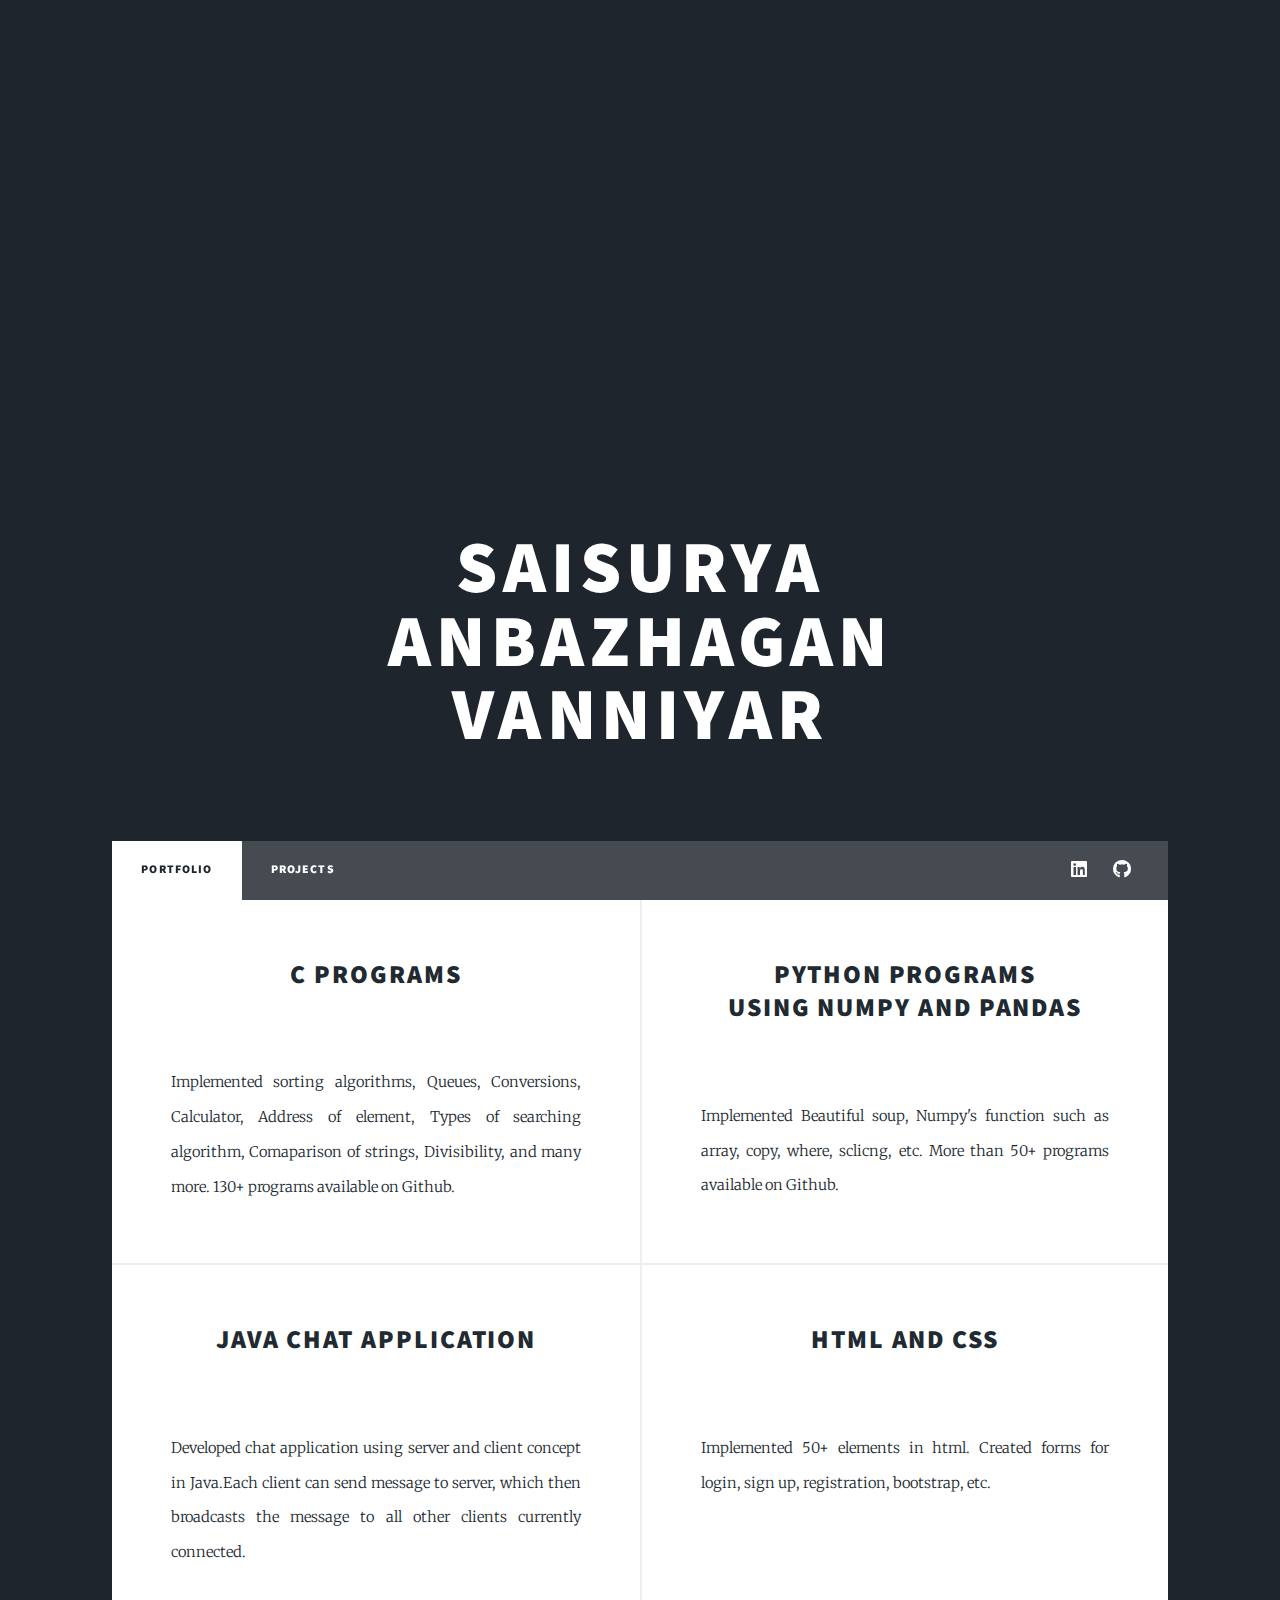
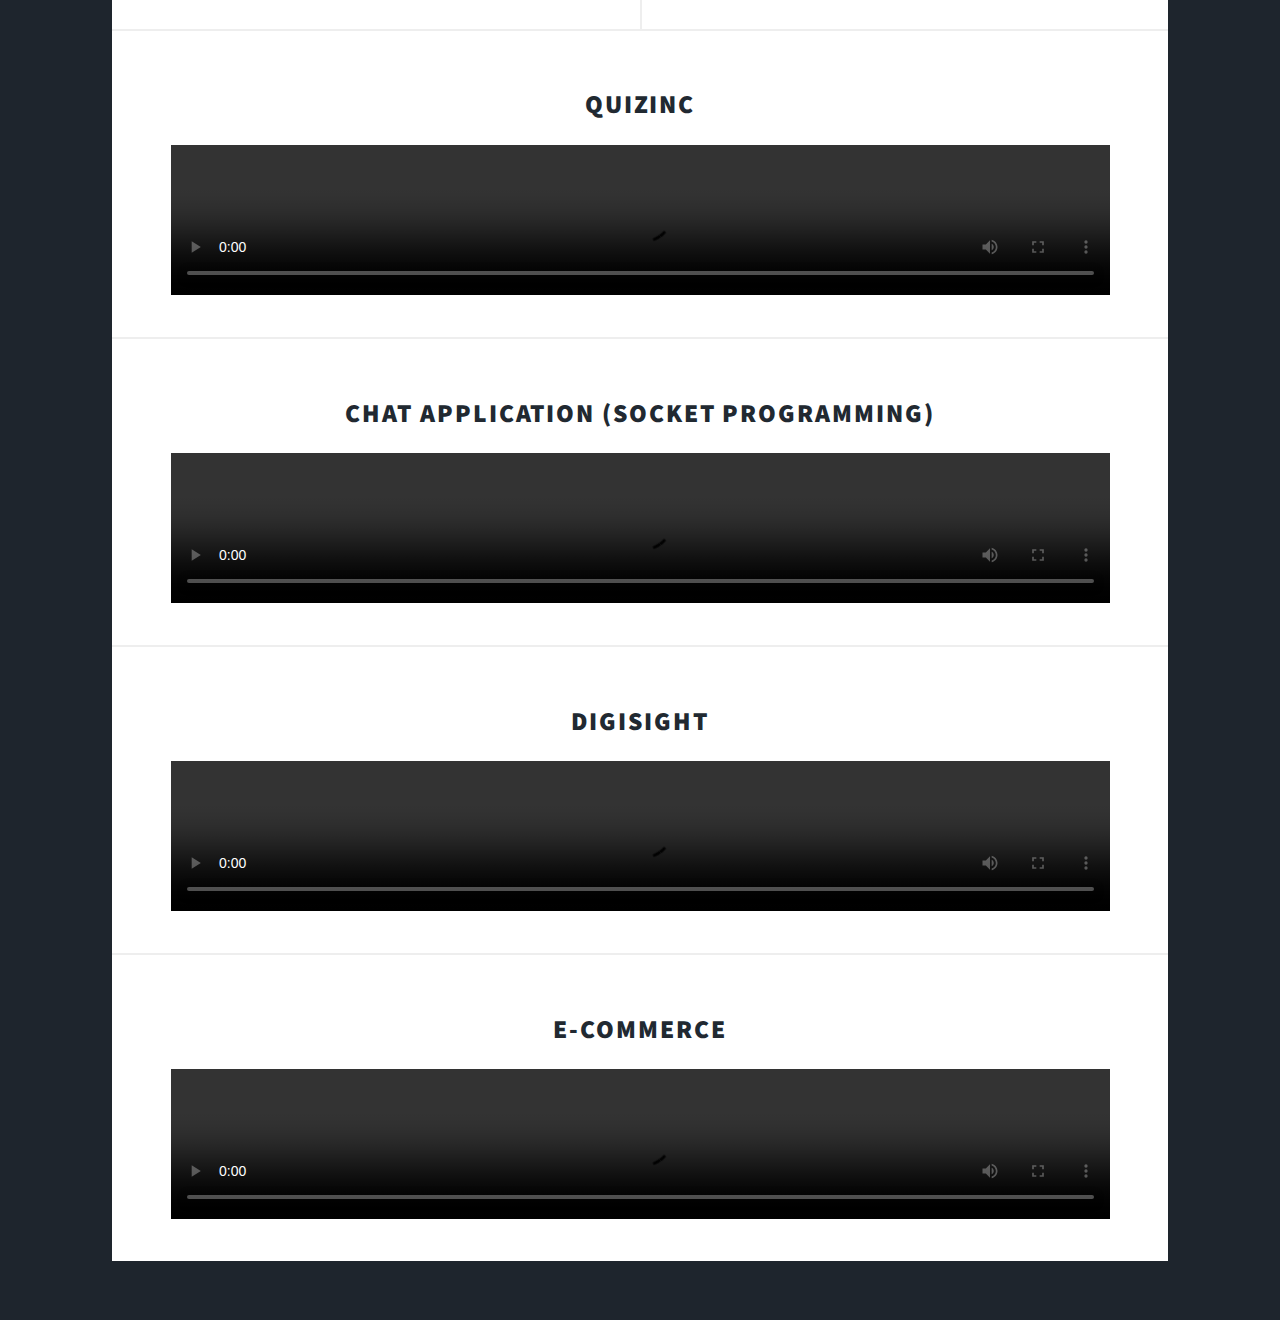
==== index.html @ daf52860 "Add files via upload" ====
<!DOCTYPE HTML>
<!--
	Massively by HTML5 UP
	html5up.net | @ajlkn
	Free for personal and commercial use under the CCA 3.0 license (html5up.net/license)
-->
<html>
	<head>
		<title>Portfolio</title>
		<meta charset="utf-8" />
		<meta name="viewport" content="width=device-width, initial-scale=1, user-scalable=no" />
		<link rel="stylesheet" href="assets/css/main.css" />
		<noscript><link rel="stylesheet" href="assets/css/noscript.css" /></noscript>
	</head>
	<body class="is-preload">

		<!-- Wrapper -->
			<div id="wrapper" class="fade-in">

				<!-- Intro -->
					<div id="intro">
						<h1>Saisurya<br />
						Anbazhagan<br/>
					    Vanniyar</h1>
						<ul class="actions">
							
						</ul>
					</div>

				<!-- Nav -->
				<nav id="nav">
					<ul class="links">
						<li class="active"><a href="index.html">Portfolio</a></li>
						<li><a href="projects.html">Projects</a></li>
					</ul>
					<ul class="icons">
						<li><a href="#" class="icon brands fab fa-linkedin" onclick="window.location.href = 'https://www.linkedin.com/in/malini-anbazhagan-410472135';"><span class="label" >fa-linkedin</span></a></li>
						<li><a href="#" class="icon brands fa-github" onclick="window.location.href = 'https://github.com/Saisurya03';"><span class="label">GitHub</span></a></li>
					</ul>
				</nav>

			<!-- Main -->
				<div id="main">

					
					<!-- Posts -->
						<section class="posts">
							
							<article>
								<header>
									<h2><a href="https://github.com/Saisurya03/C_Programs"> C programs<br />
									</a></h2>
								</header>
								<a href="https://github.com/Saisurya03/C_Programs" class="image fit"><img src="images/c.png" alt="" /></a>
								<p>Implemented sorting algorithms, Queues, Conversions, Calculator, Address of element, Types of searching algorithm, Comaparison of strings, Divisibility, and many more. 130+ programs available on Github.</p>				
							</article>

							<article>
								<header>
									<h2><a href="https://github.com/Saisurya03/Python_Numpy_Pandas"> Python Programs<br /> using Numpy and Pandas <br/>
									</a></h2>
								</header>
								<a  href="https://github.com/Saisurya03/Python_Numpy_Pandas" class="image fit"><img src="images/np.jpg" alt="" /></a>
								<p>Implemented Beautiful soup, Numpy's function such as array, copy, where, sclicng, etc. More than 50+ programs available on Github.</p>									
							</article>

							<article>
								<header>
									<h2><a href="https://github.com/Saisurya03/Java_Chat_Application">Java Chat Application</a></h2>
								</header>
								<a href="https://github.com/Saisurya03/Java_Chat_Application" class="image fit"><img src="images/java.png" alt="" /></a>
								<p>Developed chat application using server and client concept in Java.Each client can send message to server, which then broadcasts the message to all other clients currently connected. </p>									
							</article>
							<article>
								<header>
									<h2><a href="https://github.com/Saisurya03/HTML_and_CSS">HTML and CSS</a></h2>
								</header>
								<a href="https://github.com/Saisurya03/HTML_and_CSS" class="image fit"><img src="images/html.png" alt="" /></a>
								<p>Implemented 50+ elements in html. Created forms for login, sign up, registration, bootstrap, etc.</p>
							</article>

				</div>

				
<!--------------------------------------------->
					<div style="border-style: solid; border-top-width: 2px;border-color: #eeeeee;" id="main"  class="image fit">
					<article>
						<header id="quiz">
							<h2 style="text-align: center;">QuizInc<br />
							</h2>
						</header>
							<video width="100%" height="50%" controls>
							  <source src="images/quizinc.mp4" type="video/mp4">							  
							</video>
						</a>
					</div>

					<div style="border-style: solid; border-top-width: 2px;border-color: #eeeeee;" id="main"  class="image fit">
					<article>
						<header id="chat">
							<h2 style="text-align: center;">Chat Application (Socket Programming) <br />
							</h2>
						</header>
							<video width="100%" height="50%" controls>
							  <source src="images/socketProgramming.mp4" type="video/mp4">							  
							</video>
						</a>
															
					</article></div>
					<div style="border-style: solid; border-top-width: 2px;border-color: #eeeeee;" id="main"  class="image fit">
					<article>
						<header id="digi">
							<h2 style="text-align: center;">Digisight<br />
							</h2>
						</header>
							<video width="100%" height="50%" controls>
							  <source src="images/DigiSight/DigiSight.mp4" type="video/mp4">							  
							</video>
						</a>
															
					</article></div>
					<div style="border-style: solid; border-top-width: 2px;border-color: #eeeeee;" id="main"  class="image fit">
					<article>
						<header id="ecom">
							<h2 style="text-align: center;">E-Commerce<br />
							</h2>
						</header>
							<video  width="100%" height="50%" controls>
							  <source src="images/ecommerce/ecommerce.mp4" type="video/mp4">							  
							</video>
						</a>
															
					</article></div>

				<footer id="footer">
					
					<section class="split contact">

<!-- ---------------------------------------------- -->						
				</footer>

			<!-- Copyright -->
				<div id="copyright">
					
				</div>

		</div>

	<!-- Scripts -->
		
		<script src="assets/js/jquery.min.js"></script>
		<script src="assets/js/jquery.scrollex.min.js"></script>
		<script src="assets/js/jquery.scrolly.min.js"></script>
		<script src="assets/js/browser.min.js"></script>
		<script src="assets/js/breakpoints.min.js"></script>
		<script src="assets/js/util.js"></script>
		<script src="assets/js/main.js"></script>

</body>
</html>
---- assets/css/main.css ----
@import url(fontawesome-all.min.css);
@import url("https://fonts.googleapis.com/css?family=Merriweather:300,700,300italic,700italic|Source+Sans+Pro:900");

/*
	Massively by HTML5 UP
	html5up.net | @ajlkn
	Free for personal and commercial use under the CCA 3.0 license (html5up.net/license)
*/

html, body, div, span, applet, object,
iframe, h1, h2, h3, h4, h5, h6, p, blockquote,
pre, a, abbr, acronym, address, big, cite,
code, del, dfn, em, img, ins, kbd, q, s, samp,
small, strike, strong, sub, sup, tt, var, b,
u, i, center, dl, dt, dd, ol, ul, li, fieldset,
form, label, legend, table, caption, tbody,
tfoot, thead, tr, th, td, article, aside,
canvas, details, embed, figure, figcaption,
footer, header, hgroup, menu, nav, output, ruby,
section, summary, time, mark, audio, video {
	margin: 0;
	padding: 0;
	border: 0;
	font-size: 100%;
	font: inherit;
	vertical-align: baseline;}

article, aside, details, figcaption, figure,
footer, header, hgroup, menu, nav, section {
	display: block;}

body {
	line-height: 1;
}

ol, ul {
	list-style: none;
}

blockquote, q {
	quotes: none;
}

	blockquote:before, blockquote:after, q:before, q:after {
		content: '';
		content: none;
	}

table {
	border-collapse: collapse;
	border-spacing: 0;
}

body {
	-webkit-text-size-adjust: none;
}

mark {
	background-color: transparent;
	color: inherit;
}

input::-moz-focus-inner {
	border: 0;
	padding: 0;
}

input, select, textarea {
	-moz-appearance: none;
	-webkit-appearance: none;
	-ms-appearance: none;
	appearance: none;
}

/* Basic */

	@-ms-viewport {
		width: device-width;
	}

	body {
		-ms-overflow-style: scrollbar;
	}

	@media screen and (max-width: 480px) {

		html, body {
			min-width: 320px;
		}

	}

	html {
		box-sizing: border-box;
	}

	*, *:before, *:after {
		box-sizing: inherit;
	}

	body {
		background-color: #1e252d;
	}

		body.is-preload *, body.is-preload *:before, body.is-preload *:after {
			-moz-animation: none !important;
			-webkit-animation: none !important;
			-ms-animation: none !important;
			animation: none !important;
			-moz-transition: none !important;
			-webkit-transition: none !important;
			-ms-transition: none !important;
			transition: none !important;
		}

/* Type */

	html {
		font-size: 16pt;
	}

		@media screen and (max-width: 1680px) {

			html {
				font-size: 12pt;
			}

		}

		@media screen and (max-width: 1280px) {

			html {
				font-size: 11pt;
			}

		}

		@media screen and (max-width: 360px) {

			html {
				font-size: 10pt;
			}

		}

	body {
		color: #212931;
	}

	body, input, select, textarea {
		font-family: "Merriweather", Georgia, serif;
		font-weight: 300;
		font-size: 1rem;
		line-height: 2.375;
	}

	a {
		-moz-transition: color 0.2s ease-in-out, background-color 0.2s ease-in-out, border-color 0.2s ease-in-out, box-shadow 0.2s ease-in-out;
		-webkit-transition: color 0.2s ease-in-out, background-color 0.2s ease-in-out, border-color 0.2s ease-in-out, box-shadow 0.2s ease-in-out;
		-ms-transition: color 0.2s ease-in-out, background-color 0.2s ease-in-out, border-color 0.2s ease-in-out, box-shadow 0.2s ease-in-out;
		transition: color 0.2s ease-in-out, background-color 0.2s ease-in-out, border-color 0.2s ease-in-out, box-shadow 0.2s ease-in-out;
		border-bottom: dotted 1px;
		text-decoration: none;
	}

		a:hover {
			border-bottom-color: transparent;
		}

	strong, b {
		font-weight: 600;
	}

	em, i {
		font-style: italic;
	}

	p {
		text-align: justify;
		margin: 0 0 2rem 0;
	}

	h1, h2, h3, h4, h5, h6 {
		font-family: "Source Sans Pro", Helvetica, sans-serif;
		font-weight: 900;
		line-height: 1.5;
		letter-spacing: 0.075em;
		text-transform: uppercase;
		margin: 0 0 1rem 0;
	}

		h1 a, h2 a, h3 a, h4 a, h5 a, h6 a {
			border-bottom: 0;
			color: inherit;
			text-decoration: none;
		}

	h1 {
		font-size: 4rem;
		line-height: 1.1;
		margin: 0 0 2rem 0;
	}

	h2 {
		font-size: 1.75rem;
		line-height: 1.3;
		margin: 0 0 1.5rem 0;
	}

	h3 {
		font-size: 1.25rem;
		margin: 0 0 1.5rem 0;
	}

	h4 {
		font-size: 1rem;
	}

	h5 {
		font-size: 0.9rem;
	}

	h6 {
		font-size: 0.8rem;
	}

	sub {
		font-size: 0.8rem;
		position: relative;
		top: 0.5rem;
	}

	sup {
		font-size: 0.8rem;
		position: relative;
		top: -0.5rem;
	}

	blockquote {
		border-left: solid 4px;
		font-style: italic;
		margin: 0 0 2rem 0;
		padding: 0.5rem 0 0.5rem 2rem;
	}

	code {
		border: solid 2px;
		font-family: "Courier New", monospace;
		font-size: 0.9rem;
		margin: 0 0.25rem;
		padding: 0.25rem 0.65rem;
	}

	pre {
		-webkit-overflow-scrolling: touch;
		font-family: "Courier New", monospace;
		font-size: 0.9rem;
		margin: 0 0 2rem 0;
	}

		pre code {
			display: block;
			line-height: 1.75;
			padding: 1rem 1.5rem;
			overflow-x: auto;
		}

	hr {
		border: 0;
		border-bottom: solid 2px;
		margin: 3rem 0;
	}

		hr.major {
			margin: 5rem 0;
		}

	.align-left {
		text-align: left;
	}

	.align-center {
		text-align: center;
	}

	.align-right {
		text-align: right;
	}

	input, select, textarea {
		color: #212931;
	}

	a {
		color: #212931;
		border-bottom-color: rgba(33, 41, 49, 0.5);
	}

		a:hover {
			border-bottom-color: transparent;
			color: #18bfef !important;
		}

	strong, b {
		color: #212931;
	}

	h1, h2, h3, h4, h5, h6 {
		color: #212931;
	}

	blockquote {
		border-left-color: #eeeeee;
	}

	code {
		background: rgba(220, 220, 220, 0.25);
		border-color: #eeeeee;
	}

	hr {
		border-bottom-color: #eeeeee;
	}

/* Row */

	.row {
		display: flex;
		flex-wrap: wrap;
		box-sizing: border-box;
		align-items: stretch;
	}

		.row > * {
			box-sizing: border-box;
		}

		.row.gtr-uniform > * > :last-child {
			margin-bottom: 0;
		}

		.row.aln-left {
			justify-content: flex-start;
		}

		.row.aln-center {
			justify-content: center;
		}

		.row.aln-right {
			justify-content: flex-end;
		}

		.row.aln-top {
			align-items: flex-start;
		}

		.row.aln-middle {
			align-items: center;
		}

		.row.aln-bottom {
			align-items: flex-end;
		}

		.row > .imp {
			order: -1;
		}

		.row > .col-1 {
			width: 8.33333%;
		}

		.row > .off-1 {
			margin-left: 8.33333%;
		}

		.row > .col-2 {
			width: 16.66667%;
		}

		.row > .off-2 {
			margin-left: 16.66667%;
		}

		.row > .col-3 {
			width: 25%;
		}

		.row > .off-3 {
			margin-left: 25%;
		}

		.row > .col-4 {
			width: 33.33333%;
		}

		.row > .off-4 {
			margin-left: 33.33333%;
		}

		.row > .col-5 {
			width: 41.66667%;
		}

		.row > .off-5 {
			margin-left: 41.66667%;
		}

		.row > .col-6 {
			width: 50%;
		}

		.row > .off-6 {
			margin-left: 50%;
		}

		.row > .col-7 {
			width: 58.33333%;
		}

		.row > .off-7 {
			margin-left: 58.33333%;
		}

		.row > .col-8 {
			width: 66.66667%;
		}

		.row > .off-8 {
			margin-left: 66.66667%;
		}

		.row > .col-9 {
			width: 75%;
		}

		.row > .off-9 {
			margin-left: 75%;
		}

		.row > .col-10 {
			width: 83.33333%;
		}

		.row > .off-10 {
			margin-left: 83.33333%;
		}

		.row > .col-11 {
			width: 91.66667%;
		}

		.row > .off-11 {
			margin-left: 91.66667%;
		}

		.row > .col-12 {
			width: 100%;
		}

		.row > .off-12 {
			margin-left: 100%;
		}

		.row.gtr-0 {
			margin-top: 0;
			margin-left: 0rem;
		}

			.row.gtr-0 > * {
				padding: 0 0 0 0rem;
			}

			.row.gtr-0.gtr-uniform {
				margin-top: 0rem;
			}

				.row.gtr-0.gtr-uniform > * {
					padding-top: 0rem;
				}

		.row.gtr-25 {
			margin-top: 0;
			margin-left: -0.375rem;
		}

			.row.gtr-25 > * {
				padding: 0 0 0 0.375rem;
			}

			.row.gtr-25.gtr-uniform {
				margin-top: -0.375rem;
			}

				.row.gtr-25.gtr-uniform > * {
					padding-top: 0.375rem;
				}

		.row.gtr-50 {
			margin-top: 0;
			margin-left: -0.75rem;
		}

			.row.gtr-50 > * {
				padding: 0 0 0 0.75rem;
			}

			.row.gtr-50.gtr-uniform {
				margin-top: -0.75rem;
			}

				.row.gtr-50.gtr-uniform > * {
					padding-top: 0.75rem;
				}

		.row {
			margin-top: 0;
			margin-left: -1.5rem;
		}

			.row > * {
				padding: 0 0 0 1.5rem;
			}

			.row.gtr-uniform {
				margin-top: -1.5rem;
			}

				.row.gtr-uniform > * {
					padding-top: 1.5rem;
				}

		.row.gtr-150 {
			margin-top: 0;
			margin-left: -2.25rem;
		}

			.row.gtr-150 > * {
				padding: 0 0 0 2.25rem;
			}

			.row.gtr-150.gtr-uniform {
				margin-top: -2.25rem;
			}

				.row.gtr-150.gtr-uniform > * {
					padding-top: 2.25rem;
				}

		.row.gtr-200 {
			margin-top: 0;
			margin-left: -3rem;
		}

			.row.gtr-200 > * {
				padding: 0 0 0 3rem;
			}

			.row.gtr-200.gtr-uniform {
				margin-top: -3rem;
			}

				.row.gtr-200.gtr-uniform > * {
					padding-top: 3rem;
				}

		@media screen and (max-width: 1680px) {

			.row {
				display: flex;
				flex-wrap: wrap;
				box-sizing: border-box;
				align-items: stretch;
			}

				.row > * {
					box-sizing: border-box;
				}

				.row.gtr-uniform > * > :last-child {
					margin-bottom: 0;
				}

				.row.aln-left {
					justify-content: flex-start;
				}

				.row.aln-center {
					justify-content: center;
				}

				.row.aln-right {
					justify-content: flex-end;
				}

				.row.aln-top {
					align-items: flex-start;
				}

				.row.aln-middle {
					align-items: center;
				}

				.row.aln-bottom {
					align-items: flex-end;
				}

				.row > .imp-xlarge {
					order: -1;
				}

				.row > .col-1-xlarge {
					width: 8.33333%;
				}

				.row > .off-1-xlarge {
					margin-left: 8.33333%;
				}

				.row > .col-2-xlarge {
					width: 16.66667%;
				}

				.row > .off-2-xlarge {
					margin-left: 16.66667%;
				}

				.row > .col-3-xlarge {
					width: 25%;
				}

				.row > .off-3-xlarge {
					margin-left: 25%;
				}

				.row > .col-4-xlarge {
					width: 33.33333%;
				}

				.row > .off-4-xlarge {
					margin-left: 33.33333%;
				}

				.row > .col-5-xlarge {
					width: 41.66667%;
				}

				.row > .off-5-xlarge {
					margin-left: 41.66667%;
				}

				.row > .col-6-xlarge {
					width: 50%;
				}

				.row > .off-6-xlarge {
					margin-left: 50%;
				}

				.row > .col-7-xlarge {
					width: 58.33333%;
				}

				.row > .off-7-xlarge {
					margin-left: 58.33333%;
				}

				.row > .col-8-xlarge {
					width: 66.66667%;
				}

				.row > .off-8-xlarge {
					margin-left: 66.66667%;
				}

				.row > .col-9-xlarge {
					width: 75%;
				}

				.row > .off-9-xlarge {
					margin-left: 75%;
				}

				.row > .col-10-xlarge {
					width: 83.33333%;
				}

				.row > .off-10-xlarge {
					margin-left: 83.33333%;
				}

				.row > .col-11-xlarge {
					width: 91.66667%;
				}

				.row > .off-11-xlarge {
					margin-left: 91.66667%;
				}

				.row > .col-12-xlarge {
					width: 100%;
				}

				.row > .off-12-xlarge {
					margin-left: 100%;
				}

				.row.gtr-0 {
					margin-top: 0;
					margin-left: 0rem;
				}

					.row.gtr-0 > * {
						padding: 0 0 0 0rem;
					}

					.row.gtr-0.gtr-uniform {
						margin-top: 0rem;
					}

						.row.gtr-0.gtr-uniform > * {
							padding-top: 0rem;
						}

				.row.gtr-25 {
					margin-top: 0;
					margin-left: -0.375rem;
				}

					.row.gtr-25 > * {
						padding: 0 0 0 0.375rem;
					}

					.row.gtr-25.gtr-uniform {
						margin-top: -0.375rem;
					}

						.row.gtr-25.gtr-uniform > * {
							padding-top: 0.375rem;
						}

				.row.gtr-50 {
					margin-top: 0;
					margin-left: -0.75rem;
				}

					.row.gtr-50 > * {
						padding: 0 0 0 0.75rem;
					}

					.row.gtr-50.gtr-uniform {
						margin-top: -0.75rem;
					}

						.row.gtr-50.gtr-uniform > * {
							padding-top: 0.75rem;
						}

				.row {
					margin-top: 0;
					margin-left: -1.5rem;
				}

					.row > * {
						padding: 0 0 0 1.5rem;
					}

					.row.gtr-uniform {
						margin-top: -1.5rem;
					}

						.row.gtr-uniform > * {
							padding-top: 1.5rem;
						}

				.row.gtr-150 {
					margin-top: 0;
					margin-left: -2.25rem;
				}

					.row.gtr-150 > * {
						padding: 0 0 0 2.25rem;
					}

					.row.gtr-150.gtr-uniform {
						margin-top: -2.25rem;
					}

						.row.gtr-150.gtr-uniform > * {
							padding-top: 2.25rem;
						}

				.row.gtr-200 {
					margin-top: 0;
					margin-left: -3rem;
				}

					.row.gtr-200 > * {
						padding: 0 0 0 3rem;
					}

					.row.gtr-200.gtr-uniform {
						margin-top: -3rem;
					}

						.row.gtr-200.gtr-uniform > * {
							padding-top: 3rem;
						}

		}

		@media screen and (max-width: 1280px) {

			.row {
				display: flex;
				flex-wrap: wrap;
				box-sizing: border-box;
				align-items: stretch;
			}

				.row > * {
					box-sizing: border-box;
				}

				.row.gtr-uniform > * > :last-child {
					margin-bottom: 0;
				}

				.row.aln-left {
					justify-content: flex-start;
				}

				.row.aln-center {
					justify-content: center;
				}

				.row.aln-right {
					justify-content: flex-end;
				}

				.row.aln-top {
					align-items: flex-start;
				}

				.row.aln-middle {
					align-items: center;
				}

				.row.aln-bottom {
					align-items: flex-end;
				}

				.row > .imp-large {
					order: -1;
				}

				.row > .col-1-large {
					width: 8.33333%;
				}

				.row > .off-1-large {
					margin-left: 8.33333%;
				}

				.row > .col-2-large {
					width: 16.66667%;
				}

				.row > .off-2-large {
					margin-left: 16.66667%;
				}

				.row > .col-3-large {
					width: 25%;
				}

				.row > .off-3-large {
					margin-left: 25%;
				}

				.row > .col-4-large {
					width: 33.33333%;
				}

				.row > .off-4-large {
					margin-left: 33.33333%;
				}

				.row > .col-5-large {
					width: 41.66667%;
				}

				.row > .off-5-large {
					margin-left: 41.66667%;
				}

				.row > .col-6-large {
					width: 50%;
				}

				.row > .off-6-large {
					margin-left: 50%;
				}

				.row > .col-7-large {
					width: 58.33333%;
				}

				.row > .off-7-large {
					margin-left: 58.33333%;
				}

				.row > .col-8-large {
					width: 66.66667%;
				}

				.row > .off-8-large {
					margin-left: 66.66667%;
				}

				.row > .col-9-large {
					width: 75%;
				}

				.row > .off-9-large {
					margin-left: 75%;
				}

				.row > .col-10-large {
					width: 83.33333%;
				}

				.row > .off-10-large {
					margin-left: 83.33333%;
				}

				.row > .col-11-large {
					width: 91.66667%;
				}

				.row > .off-11-large {
					margin-left: 91.66667%;
				}

				.row > .col-12-large {
					width: 100%;
				}

				.row > .off-12-large {
					margin-left: 100%;
				}

				.row.gtr-0 {
					margin-top: 0;
					margin-left: 0rem;
				}

					.row.gtr-0 > * {
						padding: 0 0 0 0rem;
					}

					.row.gtr-0.gtr-uniform {
						margin-top: 0rem;
					}

						.row.gtr-0.gtr-uniform > * {
							padding-top: 0rem;
						}

				.row.gtr-25 {
					margin-top: 0;
					margin-left: -0.375rem;
				}

					.row.gtr-25 > * {
						padding: 0 0 0 0.375rem;
					}

					.row.gtr-25.gtr-uniform {
						margin-top: -0.375rem;
					}

						.row.gtr-25.gtr-uniform > * {
							padding-top: 0.375rem;
						}

				.row.gtr-50 {
					margin-top: 0;
					margin-left: -0.75rem;
				}

					.row.gtr-50 > * {
						padding: 0 0 0 0.75rem;
					}

					.row.gtr-50.gtr-uniform {
						margin-top: -0.75rem;
					}

						.row.gtr-50.gtr-uniform > * {
							padding-top: 0.75rem;
						}

				.row {
					margin-top: 0;
					margin-left: -1.5rem;
				}

					.row > * {
						padding: 0 0 0 1.5rem;
					}

					.row.gtr-uniform {
						margin-top: -1.5rem;
					}

						.row.gtr-uniform > * {
							padding-top: 1.5rem;
						}

				.row.gtr-150 {
					margin-top: 0;
					margin-left: -2.25rem;
				}

					.row.gtr-150 > * {
						padding: 0 0 0 2.25rem;
					}

					.row.gtr-150.gtr-uniform {
						margin-top: -2.25rem;
					}

						.row.gtr-150.gtr-uniform > * {
							padding-top: 2.25rem;
						}

				.row.gtr-200 {
					margin-top: 0;
					margin-left: -3rem;
				}

					.row.gtr-200 > * {
						padding: 0 0 0 3rem;
					}

					.row.gtr-200.gtr-uniform {
						margin-top: -3rem;
					}

						.row.gtr-200.gtr-uniform > * {
							padding-top: 3rem;
						}

		}

		@media screen and (max-width: 980px) {

			.row {
				display: flex;
				flex-wrap: wrap;
				box-sizing: border-box;
				align-items: stretch;
			}

				.row > * {
					box-sizing: border-box;
				}

				.row.gtr-uniform > * > :last-child {
					margin-bottom: 0;
				}

				.row.aln-left {
					justify-content: flex-start;
				}

				.row.aln-center {
					justify-content: center;
				}

				.row.aln-right {
					justify-content: flex-end;
				}

				.row.aln-top {
					align-items: flex-start;
				}

				.row.aln-middle {
					align-items: center;
				}

				.row.aln-bottom {
					align-items: flex-end;
				}

				.row > .imp-medium {
					order: -1;
				}

				.row > .col-1-medium {
					width: 8.33333%;
				}

				.row > .off-1-medium {
					margin-left: 8.33333%;
				}

				.row > .col-2-medium {
					width: 16.66667%;
				}

				.row > .off-2-medium {
					margin-left: 16.66667%;
				}

				.row > .col-3-medium {
					width: 25%;
				}

				.row > .off-3-medium {
					margin-left: 25%;
				}

				.row > .col-4-medium {
					width: 33.33333%;
				}

				.row > .off-4-medium {
					margin-left: 33.33333%;
				}

				.row > .col-5-medium {
					width: 41.66667%;
				}

				.row > .off-5-medium {
					margin-left: 41.66667%;
				}

				.row > .col-6-medium {
					width: 50%;
				}

				.row > .off-6-medium {
					margin-left: 50%;
				}

				.row > .col-7-medium {
					width: 58.33333%;
				}

				.row > .off-7-medium {
					margin-left: 58.33333%;
				}

				.row > .col-8-medium {
					width: 66.66667%;
				}

				.row > .off-8-medium {
					margin-left: 66.66667%;
				}

				.row > .col-9-medium {
					width: 75%;
				}

				.row > .off-9-medium {
					margin-left: 75%;
				}

				.row > .col-10-medium {
					width: 83.33333%;
				}

				.row > .off-10-medium {
					margin-left: 83.33333%;
				}

				.row > .col-11-medium {
					width: 91.66667%;
				}

				.row > .off-11-medium {
					margin-left: 91.66667%;
				}

				.row > .col-12-medium {
					width: 100%;
				}

				.row > .off-12-medium {
					margin-left: 100%;
				}

				.row.gtr-0 {
					margin-top: 0;
					margin-left: 0rem;
				}

					.row.gtr-0 > * {
						padding: 0 0 0 0rem;
					}

					.row.gtr-0.gtr-uniform {
						margin-top: 0rem;
					}

						.row.gtr-0.gtr-uniform > * {
							padding-top: 0rem;
						}

				.row.gtr-25 {
					margin-top: 0;
					margin-left: -0.375rem;
				}

					.row.gtr-25 > * {
						padding: 0 0 0 0.375rem;
					}

					.row.gtr-25.gtr-uniform {
						margin-top: -0.375rem;
					}

						.row.gtr-25.gtr-uniform > * {
							padding-top: 0.375rem;
						}

				.row.gtr-50 {
					margin-top: 0;
					margin-left: -0.75rem;
				}

					.row.gtr-50 > * {
						padding: 0 0 0 0.75rem;
					}

					.row.gtr-50.gtr-uniform {
						margin-top: -0.75rem;
					}

						.row.gtr-50.gtr-uniform > * {
							padding-top: 0.75rem;
						}

				.row {
					margin-top: 0;
					margin-left: -1.5rem;
				}

					.row > * {
						padding: 0 0 0 1.5rem;
					}

					.row.gtr-uniform {
						margin-top: -1.5rem;
					}

						.row.gtr-uniform > * {
							padding-top: 1.5rem;
						}

				.row.gtr-150 {
					margin-top: 0;
					margin-left: -2.25rem;
				}

					.row.gtr-150 > * {
						padding: 0 0 0 2.25rem;
					}

					.row.gtr-150.gtr-uniform {
						margin-top: -2.25rem;
					}

						.row.gtr-150.gtr-uniform > * {
							padding-top: 2.25rem;
						}

				.row.gtr-200 {
					margin-top: 0;
					margin-left: -3rem;
				}

					.row.gtr-200 > * {
						padding: 0 0 0 3rem;
					}

					.row.gtr-200.gtr-uniform {
						margin-top: -3rem;
					}

						.row.gtr-200.gtr-uniform > * {
							padding-top: 3rem;
						}

		}

		@media screen and (max-width: 736px) {

			.row {
				display: flex;
				flex-wrap: wrap;
				box-sizing: border-box;
				align-items: stretch;
			}

				.row > * {
					box-sizing: border-box;
				}

				.row.gtr-uniform > * > :last-child {
					margin-bottom: 0;
				}

				.row.aln-left {
					justify-content: flex-start;
				}

				.row.aln-center {
					justify-content: center;
				}

				.row.aln-right {
					justify-content: flex-end;
				}

				.row.aln-top {
					align-items: flex-start;
				}

				.row.aln-middle {
					align-items: center;
				}

				.row.aln-bottom {
					align-items: flex-end;
				}

				.row > .imp-small {
					order: -1;
				}

				.row > .col-1-small {
					width: 8.33333%;
				}

				.row > .off-1-small {
					margin-left: 8.33333%;
				}

				.row > .col-2-small {
					width: 16.66667%;
				}

				.row > .off-2-small {
					margin-left: 16.66667%;
				}

				.row > .col-3-small {
					width: 25%;
				}

				.row > .off-3-small {
					margin-left: 25%;
				}

				.row > .col-4-small {
					width: 33.33333%;
				}

				.row > .off-4-small {
					margin-left: 33.33333%;
				}

				.row > .col-5-small {
					width: 41.66667%;
				}

				.row > .off-5-small {
					margin-left: 41.66667%;
				}

				.row > .col-6-small {
					width: 50%;
				}

				.row > .off-6-small {
					margin-left: 50%;
				}

				.row > .col-7-small {
					width: 58.33333%;
				}

				.row > .off-7-small {
					margin-left: 58.33333%;
				}

				.row > .col-8-small {
					width: 66.66667%;
				}

				.row > .off-8-small {
					margin-left: 66.66667%;
				}

				.row > .col-9-small {
					width: 75%;
				}

				.row > .off-9-small {
					margin-left: 75%;
				}

				.row > .col-10-small {
					width: 83.33333%;
				}

				.row > .off-10-small {
					margin-left: 83.33333%;
				}

				.row > .col-11-small {
					width: 91.66667%;
				}

				.row > .off-11-small {
					margin-left: 91.66667%;
				}

				.row > .col-12-small {
					width: 100%;
				}

				.row > .off-12-small {
					margin-left: 100%;
				}

				.row.gtr-0 {
					margin-top: 0;
					margin-left: 0rem;
				}

					.row.gtr-0 > * {
						padding: 0 0 0 0rem;
					}

					.row.gtr-0.gtr-uniform {
						margin-top: 0rem;
					}

						.row.gtr-0.gtr-uniform > * {
							padding-top: 0rem;
						}

				.row.gtr-25 {
					margin-top: 0;
					margin-left: -0.375rem;
				}

					.row.gtr-25 > * {
						padding: 0 0 0 0.375rem;
					}

					.row.gtr-25.gtr-uniform {
						margin-top: -0.375rem;
					}

						.row.gtr-25.gtr-uniform > * {
							padding-top: 0.375rem;
						}

				.row.gtr-50 {
					margin-top: 0;
					margin-left: -0.75rem;
				}

					.row.gtr-50 > * {
						padding: 0 0 0 0.75rem;
					}

					.row.gtr-50.gtr-uniform {
						margin-top: -0.75rem;
					}

						.row.gtr-50.gtr-uniform > * {
							padding-top: 0.75rem;
						}

				.row {
					margin-top: 0;
					margin-left: -1.5rem;
				}

					.row > * {
						padding: 0 0 0 1.5rem;
					}

					.row.gtr-uniform {
						margin-top: -1.5rem;
					}

						.row.gtr-uniform > * {
							padding-top: 1.5rem;
						}

				.row.gtr-150 {
					margin-top: 0;
					margin-left: -2.25rem;
				}

					.row.gtr-150 > * {
						padding: 0 0 0 2.25rem;
					}

					.row.gtr-150.gtr-uniform {
						margin-top: -2.25rem;
					}

						.row.gtr-150.gtr-uniform > * {
							padding-top: 2.25rem;
						}

				.row.gtr-200 {
					margin-top: 0;
					margin-left: -3rem;
				}

					.row.gtr-200 > * {
						padding: 0 0 0 3rem;
					}

					.row.gtr-200.gtr-uniform {
						margin-top: -3rem;
					}

						.row.gtr-200.gtr-uniform > * {
							padding-top: 3rem;
						}

		}

		@media screen and (max-width: 480px) {

			.row {
				display: flex;
				flex-wrap: wrap;
				box-sizing: border-box;
				align-items: stretch;
			}

				.row > * {
					box-sizing: border-box;
				}

				.row.gtr-uniform > * > :last-child {
					margin-bottom: 0;
				}

				.row.aln-left {
					justify-content: flex-start;
				}

				.row.aln-center {
					justify-content: center;
				}

				.row.aln-right {
					justify-content: flex-end;
				}

				.row.aln-top {
					align-items: flex-start;
				}

				.row.aln-middle {
					align-items: center;
				}

				.row.aln-bottom {
					align-items: flex-end;
				}

				.row > .imp-xsmall {
					order: -1;
				}

				.row > .col-1-xsmall {
					width: 8.33333%;
				}

				.row > .off-1-xsmall {
					margin-left: 8.33333%;
				}

				.row > .col-2-xsmall {
					width: 16.66667%;
				}

				.row > .off-2-xsmall {
					margin-left: 16.66667%;
				}

				.row > .col-3-xsmall {
					width: 25%;
				}

				.row > .off-3-xsmall {
					margin-left: 25%;
				}

				.row > .col-4-xsmall {
					width: 33.33333%;
				}

				.row > .off-4-xsmall {
					margin-left: 33.33333%;
				}

				.row > .col-5-xsmall {
					width: 41.66667%;
				}

				.row > .off-5-xsmall {
					margin-left: 41.66667%;
				}

				.row > .col-6-xsmall {
					width: 50%;
				}

				.row > .off-6-xsmall {
					margin-left: 50%;
				}

				.row > .col-7-xsmall {
					width: 58.33333%;
				}

				.row > .off-7-xsmall {
					margin-left: 58.33333%;
				}

				.row > .col-8-xsmall {
					width: 66.66667%;
				}

				.row > .off-8-xsmall {
					margin-left: 66.66667%;
				}

				.row > .col-9-xsmall {
					width: 75%;
				}

				.row > .off-9-xsmall {
					margin-left: 75%;
				}

				.row > .col-10-xsmall {
					width: 83.33333%;
				}

				.row > .off-10-xsmall {
					margin-left: 83.33333%;
				}

				.row > .col-11-xsmall {
					width: 91.66667%;
				}

				.row > .off-11-xsmall {
					margin-left: 91.66667%;
				}

				.row > .col-12-xsmall {
					width: 100%;
				}

				.row > .off-12-xsmall {
					margin-left: 100%;
				}

				.row.gtr-0 {
					margin-top: 0;
					margin-left: 0rem;
				}

					.row.gtr-0 > * {
						padding: 0 0 0 0rem;
					}

					.row.gtr-0.gtr-uniform {
						margin-top: 0rem;
					}

						.row.gtr-0.gtr-uniform > * {
							padding-top: 0rem;
						}

				.row.gtr-25 {
					margin-top: 0;
					margin-left: -0.375rem;
				}

					.row.gtr-25 > * {
						padding: 0 0 0 0.375rem;
					}

					.row.gtr-25.gtr-uniform {
						margin-top: -0.375rem;
					}

						.row.gtr-25.gtr-uniform > * {
							padding-top: 0.375rem;
						}

				.row.gtr-50 {
					margin-top: 0;
					margin-left: -0.75rem;
				}

					.row.gtr-50 > * {
						padding: 0 0 0 0.75rem;
					}

					.row.gtr-50.gtr-uniform {
						margin-top: -0.75rem;
					}

						.row.gtr-50.gtr-uniform > * {
							padding-top: 0.75rem;
						}

				.row {
					margin-top: 0;
					margin-left: -1.5rem;
				}

					.row > * {
						padding: 0 0 0 1.5rem;
					}

					.row.gtr-uniform {
						margin-top: -1.5rem;
					}

						.row.gtr-uniform > * {
							padding-top: 1.5rem;
						}

				.row.gtr-150 {
					margin-top: 0;
					margin-left: -2.25rem;
				}

					.row.gtr-150 > * {
						padding: 0 0 0 2.25rem;
					}

					.row.gtr-150.gtr-uniform {
						margin-top: -2.25rem;
					}

						.row.gtr-150.gtr-uniform > * {
							padding-top: 2.25rem;
						}

				.row.gtr-200 {
					margin-top: 0;
					margin-left: -3rem;
				}

					.row.gtr-200 > * {
						padding: 0 0 0 3rem;
					}

					.row.gtr-200.gtr-uniform {
						margin-top: -3rem;
					}

						.row.gtr-200.gtr-uniform > * {
							padding-top: 3rem;
						}

		}

		@media screen and (max-width: 360px) {

			.row {
				display: flex;
				flex-wrap: wrap;
				box-sizing: border-box;
				align-items: stretch;
			}

				.row > * {
					box-sizing: border-box;
				}

				.row.gtr-uniform > * > :last-child {
					margin-bottom: 0;
				}

				.row.aln-left {
					justify-content: flex-start;
				}

				.row.aln-center {
					justify-content: center;
				}

				.row.aln-right {
					justify-content: flex-end;
				}

				.row.aln-top {
					align-items: flex-start;
				}

				.row.aln-middle {
					align-items: center;
				}

				.row.aln-bottom {
					align-items: flex-end;
				}

				.row > .imp-xxsmall {
					order: -1;
				}

				.row > .col-1-xxsmall {
					width: 8.33333%;
				}

				.row > .off-1-xxsmall {
					margin-left: 8.33333%;
				}

				.row > .col-2-xxsmall {
					width: 16.66667%;
				}

				.row > .off-2-xxsmall {
					margin-left: 16.66667%;
				}

				.row > .col-3-xxsmall {
					width: 25%;
				}

				.row > .off-3-xxsmall {
					margin-left: 25%;
				}

				.row > .col-4-xxsmall {
					width: 33.33333%;
				}

				.row > .off-4-xxsmall {
					margin-left: 33.33333%;
				}

				.row > .col-5-xxsmall {
					width: 41.66667%;
				}

				.row > .off-5-xxsmall {
					margin-left: 41.66667%;
				}

				.row > .col-6-xxsmall {
					width: 50%;
				}

				.row > .off-6-xxsmall {
					margin-left: 50%;
				}

				.row > .col-7-xxsmall {
					width: 58.33333%;
				}

				.row > .off-7-xxsmall {
					margin-left: 58.33333%;
				}

				.row > .col-8-xxsmall {
					width: 66.66667%;
				}

				.row > .off-8-xxsmall {
					margin-left: 66.66667%;
				}

				.row > .col-9-xxsmall {
					width: 75%;
				}

				.row > .off-9-xxsmall {
					margin-left: 75%;
				}

				.row > .col-10-xxsmall {
					width: 83.33333%;
				}

				.row > .off-10-xxsmall {
					margin-left: 83.33333%;
				}

				.row > .col-11-xxsmall {
					width: 91.66667%;
				}

				.row > .off-11-xxsmall {
					margin-left: 91.66667%;
				}

				.row > .col-12-xxsmall {
					width: 100%;
				}

				.row > .off-12-xxsmall {
					margin-left: 100%;
				}

				.row.gtr-0 {
					margin-top: 0;
					margin-left: 0rem;
				}

					.row.gtr-0 > * {
						padding: 0 0 0 0rem;
					}

					.row.gtr-0.gtr-uniform {
						margin-top: 0rem;
					}

						.row.gtr-0.gtr-uniform > * {
							padding-top: 0rem;
						}

				.row.gtr-25 {
					margin-top: 0;
					margin-left: -0.375rem;
				}

					.row.gtr-25 > * {
						padding: 0 0 0 0.375rem;
					}

					.row.gtr-25.gtr-uniform {
						margin-top: -0.375rem;
					}

						.row.gtr-25.gtr-uniform > * {
							padding-top: 0.375rem;
						}

				.row.gtr-50 {
					margin-top: 0;
					margin-left: -0.75rem;
				}

					.row.gtr-50 > * {
						padding: 0 0 0 0.75rem;
					}

					.row.gtr-50.gtr-uniform {
						margin-top: -0.75rem;
					}

						.row.gtr-50.gtr-uniform > * {
							padding-top: 0.75rem;
						}

				.row {
					margin-top: 0;
					margin-left: -1.5rem;
				}

					.row > * {
						padding: 0 0 0 1.5rem;
					}

					.row.gtr-uniform {
						margin-top: -1.5rem;
					}

						.row.gtr-uniform > * {
							padding-top: 1.5rem;
						}

				.row.gtr-150 {
					margin-top: 0;
					margin-left: -2.25rem;
				}

					.row.gtr-150 > * {
						padding: 0 0 0 2.25rem;
					}

					.row.gtr-150.gtr-uniform {
						margin-top: -2.25rem;
					}

						.row.gtr-150.gtr-uniform > * {
							padding-top: 2.25rem;
						}

				.row.gtr-200 {
					margin-top: 0;
					margin-left: -3rem;
				}

					.row.gtr-200 > * {
						padding: 0 0 0 3rem;
					}

					.row.gtr-200.gtr-uniform {
						margin-top: -3rem;
					}

						.row.gtr-200.gtr-uniform > * {
							padding-top: 3rem;
						}

		}

/* Box */

	.box {
		border: solid 2px;
		margin-bottom: 2rem;
		padding: 1.5rem;
	}

		.box > :last-child,
		.box > :last-child > :last-child,
		.box > :last-child > :last-child > :last-child {
			margin-bottom: 0;
		}

		.box.alt {
			border: 0;
			border-radius: 0;
			padding: 0;
		}

	.box {
		border-color: #eeeeee;
	}

/* Button */

	input[type="submit"],
	input[type="reset"],
	input[type="button"],
	button,
	.button {
		-moz-appearance: none;
		-webkit-appearance: none;
		-ms-appearance: none;
		appearance: none;
		-moz-transition: background-color 0.2s ease-in-out, box-shadow 0.2s ease-in-out, color 0.2s ease-in-out;
		-webkit-transition: background-color 0.2s ease-in-out, box-shadow 0.2s ease-in-out, color 0.2s ease-in-out;
		-ms-transition: background-color 0.2s ease-in-out, box-shadow 0.2s ease-in-out, color 0.2s ease-in-out;
		transition: background-color 0.2s ease-in-out, box-shadow 0.2s ease-in-out, color 0.2s ease-in-out;
		border: 0;
		border-radius: 0;
		cursor: pointer;
		display: inline-block;
		font-family: "Source Sans Pro", Helvetica, sans-serif;
		font-size: 0.8rem;
		font-weight: 900;
		letter-spacing: 0.075em;
		height: 3rem;
		line-height: 3rem;
		padding: 0 2rem;
		text-align: center;
		text-decoration: none;
		text-transform: uppercase;
		white-space: nowrap;
	}

		input[type="submit"].icon:before,
		input[type="reset"].icon:before,
		input[type="button"].icon:before,
		button.icon:before,
		.button.icon:before {
			margin-right: 0.5rem;
		}

		input[type="submit"].icon.solo,
		input[type="reset"].icon.solo,
		input[type="button"].icon.solo,
		button.icon.solo,
		.button.icon.solo {
			position: relative;
			width: 4rem;
			height: 4rem;
			line-height: 4rem;
			border-radius: 4rem;
			text-indent: 4rem;
			overflow: hidden;
			padding: 0;
			white-space: nowrap;
		}

			input[type="submit"].icon.solo:before,
			input[type="reset"].icon.solo:before,
			input[type="button"].icon.solo:before,
			button.icon.solo:before,
			.button.icon.solo:before {
				position: absolute;
				display: block;
				top: 0;
				left: 0;
				width: inherit;
				height: inherit;
				line-height: inherit;
				font-size: 1.25rem;
				margin-right: 0;
				text-align: center;
				text-indent: 0;
			}

		input[type="submit"].fit,
		input[type="reset"].fit,
		input[type="button"].fit,
		button.fit,
		.button.fit {
			width: 100%;
		}

		input[type="submit"].small,
		input[type="reset"].small,
		input[type="button"].small,
		button.small,
		.button.small {
			font-size: 0.7rem;
			height: 2.5rem;
			line-height: 2.5rem;
			padding: 0 1.5rem;
		}

		input[type="submit"].large,
		input[type="reset"].large,
		input[type="button"].large,
		button.large,
		.button.large {
			font-size: 0.9rem;
			height: 3.5rem;
			line-height: 3.5rem;
			padding: 0 2.75rem;
		}

		@media screen and (max-width: 980px) {

			input[type="submit"],
			input[type="reset"],
			input[type="button"],
			button,
			.button {
				font-size: 0.9rem;
				height: 3.25rem;
				line-height: 3.25rem;
			}

				input[type="submit"].large,
				input[type="reset"].large,
				input[type="button"].large,
				button.large,
				.button.large {
					font-size: 1rem;
					height: 3.75rem;
					line-height: 3.75rem;
				}

		}

		input[type="submit"].disabled, input[type="submit"]:disabled,
		input[type="reset"].disabled,
		input[type="reset"]:disabled,
		input[type="button"].disabled,
		input[type="button"]:disabled,
		button.disabled,
		button:disabled,
		.button.disabled,
		.button:disabled {
			pointer-events: none;
			opacity: 0.25;
		}

	input[type="submit"],
	input[type="reset"],
	input[type="button"],
	button,
	.button {
		background-color: transparent;
		box-shadow: inset 0 0 0 2px #212931;
		color: #212931 !important;
	}

		input[type="submit"]:hover,
		input[type="reset"]:hover,
		input[type="button"]:hover,
		button:hover,
		.button:hover {
			box-shadow: inset 0 0 0 2px #18bfef;
			color: #18bfef !important;
		}

		input[type="submit"].primary,
		input[type="reset"].primary,
		input[type="button"].primary,
		button.primary,
		.button.primary {
			background-color: #212931;
			box-shadow: none;
			color: #ffffff !important;
		}

			input[type="submit"].primary:hover,
			input[type="reset"].primary:hover,
			input[type="button"].primary:hover,
			button.primary:hover,
			.button.primary:hover {
				background-color: #18bfef;
			}

/* Form */

	form {
		margin: 0 0 2rem 0;
	}

		form > :last-child {
			margin-bottom: 0;
		}

		form > .fields {
			display: -moz-flex;
			display: -webkit-flex;
			display: -ms-flex;
			display: flex;
			-moz-flex-wrap: wrap;
			-webkit-flex-wrap: wrap;
			-ms-flex-wrap: wrap;
			flex-wrap: wrap;
			width: calc(100% + 3rem);
			margin: -1.5rem 0 2rem -1.5rem;
		}

			form > .fields > .field {
				-moz-flex-grow: 0;
				-webkit-flex-grow: 0;
				-ms-flex-grow: 0;
				flex-grow: 0;
				-moz-flex-shrink: 0;
				-webkit-flex-shrink: 0;
				-ms-flex-shrink: 0;
				flex-shrink: 0;
				padding: 1.5rem 0 0 1.5rem;
				width: calc(100% - 1.5rem);
			}

				form > .fields > .field.half {
					width: calc(50% - 0.75rem);
				}

				form > .fields > .field.third {
					width: calc(100%/3 - 0.5rem);
				}

				form > .fields > .field.quarter {
					width: calc(25% - 0.375rem);
				}

		@media screen and (max-width: 480px) {

			form > .fields {
				width: calc(100% + 3rem);
				margin: -1.5rem 0 2rem -1.5rem;
			}

				form > .fields > .field {
					padding: 1.5rem 0 0 1.5rem;
					width: calc(100% - 1.5rem);
				}

					form > .fields > .field.half {
						width: calc(100% - 1.5rem);
					}

					form > .fields > .field.third {
						width: calc(100% - 1.5rem);
					}

					form > .fields > .field.quarter {
						width: calc(100% - 1.5rem);
					}

		}

	label {
		display: block;
		font-family: "Source Sans Pro", Helvetica, sans-serif;
		font-weight: 900;
		line-height: 1.5;
		letter-spacing: 0.075em;
		font-size: 0.8rem;
		text-transform: uppercase;
		margin: 0 0 0.75rem 0;
	}

		@media screen and (max-width: 980px) {

			label {
				font-size: 0.9rem;
			}

		}

	input[type="text"],
	input[type="password"],
	input[type="email"],
	select,
	textarea {
		-moz-appearance: none;
		-webkit-appearance: none;
		-ms-appearance: none;
		appearance: none;
		background: transparent;
		border-radius: 0;
		border: solid 2px;
		color: inherit;
		display: block;
		outline: 0;
		padding: 0 1rem;
		text-decoration: none;
		width: 100%;
	}

		input[type="text"]:invalid,
		input[type="password"]:invalid,
		input[type="email"]:invalid,
		select:invalid,
		textarea:invalid {
			box-shadow: none;
		}

	select {
		background-size: 1.25rem;
		background-repeat: no-repeat;
		background-position: calc(100% - 1rem) center;
		height: 3rem;
		padding-right: 3rem;
		text-overflow: ellipsis;
	}

		select:focus::-ms-value {
			background-color: transparent;
		}

		select::-ms-expand {
			display: none;
		}

	input[type="text"],
	input[type="password"],
	input[type="email"],
	select {
		height: 3rem;
	}

	textarea {
		padding: 0.75rem 1rem;
	}

	input[type="checkbox"],
	input[type="radio"] {
		-moz-appearance: none;
		-webkit-appearance: none;
		-ms-appearance: none;
		appearance: none;
		display: block;
		float: left;
		margin-right: -2rem;
		opacity: 0;
		width: 1rem;
		z-index: -1;
	}

		input[type="checkbox"] + label,
		input[type="radio"] + label {
			text-decoration: none;
			cursor: pointer;
			display: inline-block;
			font-size: 1rem;
			letter-spacing: 0;
			font-family: "Merriweather", Georgia, serif;
			text-transform: none;
			font-weight: 300;
			padding-left: 2.8rem;
			padding-right: 1rem;
			position: relative;
		}

			input[type="checkbox"] + label:before,
			input[type="radio"] + label:before {
				-moz-osx-font-smoothing: grayscale;
				-webkit-font-smoothing: antialiased;
				display: inline-block;
				font-style: normal;
				font-variant: normal;
				text-rendering: auto;
				line-height: 1;
				text-transform: none !important;
				font-family: 'Font Awesome 5 Free';
				font-weight: 900;
			}

			input[type="checkbox"] + label:before,
			input[type="radio"] + label:before {
				border-radius: 0;
				border: solid 2px;
				content: '';
				display: inline-block;
				font-size: 0.8rem;
				height: 1.8rem;
				left: 0;
				line-height: 1.65rem;
				position: absolute;
				text-align: center;
				top: -0.125rem;
				width: 1.8rem;
			}

		input[type="checkbox"]:checked + label:before,
		input[type="radio"]:checked + label:before {
			content: '\f00c';
		}

	input[type="checkbox"] + label:before {
		border-radius: 0;
	}

	input[type="radio"] + label:before {
		border-radius: 100%;
	}

	::-webkit-input-placeholder {
		opacity: 1.0;
	}

	:-moz-placeholder {
		opacity: 1.0;
	}

	::-moz-placeholder {
		opacity: 1.0;
	}

	:-ms-input-placeholder {
		opacity: 1.0;
	}

	label {
		color: #212931;
	}

	input[type="text"],
	input[type="password"],
	input[type="email"],
	select,
	textarea {
		border-color: #eeeeee;
	}

		input[type="text"]:focus,
		input[type="password"]:focus,
		input[type="email"]:focus,
		select:focus,
		textarea:focus {
			border-color: #18bfef;
		}

	select {
		background-image: url("data:image/svg+xml;charset=utf8,%3Csvg xmlns='http://www.w3.org/2000/svg' width='40' height='40' preserveAspectRatio='none' viewBox='0 0 40 40'%3E%3Cpath d='M9.4,12.3l10.4,10.4l10.4-10.4c0.2-0.2,0.5-0.4,0.9-0.4c0.3,0,0.6,0.1,0.9,0.4l3.3,3.3c0.2,0.2,0.4,0.5,0.4,0.9 c0,0.4-0.1,0.6-0.4,0.9L20.7,31.9c-0.2,0.2-0.5,0.4-0.9,0.4c-0.3,0-0.6-0.1-0.9-0.4L4.3,17.3c-0.2-0.2-0.4-0.5-0.4-0.9 c0-0.4,0.1-0.6,0.4-0.9l3.3-3.3c0.2-0.2,0.5-0.4,0.9-0.4S9.1,12.1,9.4,12.3z' fill='%23eeeeee' /%3E%3C/svg%3E");
	}

		select option {
			background-color: #ffffff;
			color: #212931;
		}

	.select-wrapper:before {
		color: #eeeeee;
	}

	input[type="checkbox"] + label,
	input[type="radio"] + label {
		color: #212931;
	}

		input[type="checkbox"] + label:before,
		input[type="radio"] + label:before {
			border-color: #eeeeee;
		}

	input[type="checkbox"]:checked + label:before,
	input[type="radio"]:checked + label:before {
		background-color: #212931;
		border-color: #212931;
		color: #ffffff;
	}

	input[type="checkbox"]:focus + label:before,
	input[type="radio"]:focus + label:before {
		border-color: #18bfef;
	}

	::-webkit-input-placeholder {
		color: #909498 !important;
	}

	:-moz-placeholder {
		color: #909498 !important;
	}

	::-moz-placeholder {
		color: #909498 !important;
	}

	:-ms-input-placeholder {
		color: #909498 !important;
	}

	.formerize-placeholder {
		color: #909498 !important;
	}

/* Icon */

	.icon {
		text-decoration: none;
		border-bottom: none;
		position: relative;
	}

		.icon:before {
			-moz-osx-font-smoothing: grayscale;
			-webkit-font-smoothing: antialiased;
			display: inline-block;
			font-style: normal;
			font-variant: normal;
			text-rendering: auto;
			line-height: 1;
			text-transform: none !important;
			font-family: 'Font Awesome 5 Free';
			font-weight: 400;
		}

		.icon > .label {
			display: none;
		}

		.icon:before {
			line-height: inherit;
		}

		.icon.solid:before {
			font-weight: 900;
		}

		.icon.brands:before {
			font-family: 'Font Awesome 5 Brands';
		}

/* Image */

	.image {
		border: 0;
		display: inline-block;
		position: relative;
	}

		.image img {
			display: block;
		}

		.image.left, .image.right {
			max-width: 40%;
		}

			.image.left img, .image.right img {
				width: 100%;
			}

		.image.left {
			float: left;
			margin: 0 2rem 2rem 0;
			top: 0.75rem;
		}

		.image.right {
			float: right;
			margin: 0 0 2rem 2rem;
			top: 0.75rem;
		}

		.image.fit {
			display: block;
			margin: 2.5rem 0;
			width: 100%;
		}

			.image.fit:first-child {
				margin-top: 0;
			}

			.image.fit img {
				width: 100%;
			}

		.image.main {
			display: block;
			margin: 4rem 0;
			width: 100%;
		}

			.image.main:first-child {
				margin-top: 0;
			}

			.image.main img {
				width: 100%;
			}

		@media screen and (max-width: 736px) {

			.image.fit {
				margin: 2rem 0;
			}

			.image.main {
				margin: 2rem 0;
			}

		}

	a.image {
		overflow: hidden;
	}

		a.image img {
			-moz-transition: -moz-transform 0.2s ease-out;
			-webkit-transition: -webkit-transform 0.2s ease-out;
			-ms-transition: -ms-transform 0.2s ease-out;
			transition: transform 0.2s ease-out;
		}

		a.image:hover img {
			-moz-transform: scale(1.05);
			-webkit-transform: scale(1.05);
			-ms-transform: scale(1.05);
			transform: scale(1.05);
		}

/* Actions */

	ul.actions {
		display: -moz-flex;
		display: -webkit-flex;
		display: -ms-flex;
		display: flex;
		cursor: default;
		list-style: none;
		margin-left: -1rem;
		padding-left: 0;
	}

		ul.actions li {
			padding: 0 0 0 1rem;
			vertical-align: middle;
		}

		ul.actions.special {
			-moz-justify-content: center;
			-webkit-justify-content: center;
			-ms-justify-content: center;
			justify-content: center;
			width: 100%;
			margin-left: 0;
		}

			ul.actions.special li:first-child {
				padding-left: 0;
			}

		ul.actions.stacked {
			-moz-flex-direction: column;
			-webkit-flex-direction: column;
			-ms-flex-direction: column;
			flex-direction: column;
			margin-left: 0;
		}

			ul.actions.stacked li {
				padding: 1.3rem 0 0 0;
			}

				ul.actions.stacked li:first-child {
					padding-top: 0;
				}

		ul.actions.fit {
			width: calc(100% + 1rem);
		}

			ul.actions.fit li {
				-moz-flex-grow: 1;
				-webkit-flex-grow: 1;
				-ms-flex-grow: 1;
				flex-grow: 1;
				-moz-flex-shrink: 1;
				-webkit-flex-shrink: 1;
				-ms-flex-shrink: 1;
				flex-shrink: 1;
				width: 100%;
			}

				ul.actions.fit li > * {
					width: 100%;
				}

			ul.actions.fit.stacked {
				width: 100%;
			}

		@media screen and (max-width: 480px) {

			ul.actions:not(.fixed) {
				-moz-flex-direction: column;
				-webkit-flex-direction: column;
				-ms-flex-direction: column;
				flex-direction: column;
				margin-left: 0;
				width: 100% !important;
			}

				ul.actions:not(.fixed) li {
					-moz-flex-grow: 1;
					-webkit-flex-grow: 1;
					-ms-flex-grow: 1;
					flex-grow: 1;
					-moz-flex-shrink: 1;
					-webkit-flex-shrink: 1;
					-ms-flex-shrink: 1;
					flex-shrink: 1;
					padding: 1rem 0 0 0;
					text-align: center;
					width: 100%;
				}

					ul.actions:not(.fixed) li > * {
						width: 100%;
					}

					ul.actions:not(.fixed) li:first-child {
						padding-top: 0;
					}

					ul.actions:not(.fixed) li input[type="submit"],
					ul.actions:not(.fixed) li input[type="reset"],
					ul.actions:not(.fixed) li input[type="button"],
					ul.actions:not(.fixed) li button,
					ul.actions:not(.fixed) li .button {
						width: 100%;
					}

						ul.actions:not(.fixed) li input[type="submit"].icon:before,
						ul.actions:not(.fixed) li input[type="reset"].icon:before,
						ul.actions:not(.fixed) li input[type="button"].icon:before,
						ul.actions:not(.fixed) li button.icon:before,
						ul.actions:not(.fixed) li .button.icon:before {
							margin-left: -0.5rem;
						}

		}

/* Icons */

	ul.icons {
		cursor: default;
		list-style: none;
		padding-left: 0;
	}

		ul.icons li {
			display: inline-block;
			padding: 0 0.5rem 0 0;
			vertical-align: middle;
		}

			ul.icons li:last-child {
				padding-right: 0;
			}

			ul.icons li .icon:before {
				width: 2.25rem;
				height: 2.25rem;
				line-height: 2.25rem;
				display: inline-block;
				text-align: center;
				border-radius: 100%;
				font-size: 1.25rem;
			}

		ul.icons.alt li .icon:before {
			-moz-transition: color 0.2s ease-in-out, background-color 0.2s ease-in-out, border-color 0.2s ease-in-out, box-shadow 0.2s ease-in-out;
			-webkit-transition: color 0.2s ease-in-out, background-color 0.2s ease-in-out, border-color 0.2s ease-in-out, box-shadow 0.2s ease-in-out;
			-ms-transition: color 0.2s ease-in-out, background-color 0.2s ease-in-out, border-color 0.2s ease-in-out, box-shadow 0.2s ease-in-out;
			transition: color 0.2s ease-in-out, background-color 0.2s ease-in-out, border-color 0.2s ease-in-out, box-shadow 0.2s ease-in-out;
			font-size: 1rem;
		}

/* List */

	ol {
		list-style: decimal;
		margin: 0 0 2rem 0;
		padding-left: 1.25rem;
	}

		ol li {
			padding-left: 0.25rem;
		}

	ul {
		list-style: disc;
		margin: 0 0 2rem 0;
		padding-left: 1rem;
	}

		ul li {
			padding-left: 0.5rem;
		}

		ul.divided {
			list-style: none;
			padding-left: 0;
		}

			ul.divided li {
				border-top: solid 1px;
				padding: 0.5rem 0;
			}

				ul.divided li:first-child {
					border-top: 0;
					padding-top: 0;
				}

	dl {
		margin: 0 0 2rem 0;
	}

		dl dt {
			display: block;
			font-weight: 600;
			margin: 0 0 1rem 0;
		}

		dl dd {
			margin-left: 2rem;
		}

	ul.divided li {
		border-top-color: #eeeeee;
	}

	ul.icons li a.icon:hover:before {
		color: #18bfef;
	}

	ul.icons.alt li .icon:before {
		box-shadow: inset 0 0 0 2px #eeeeee;
	}

	ul.icons.alt li a.icon:hover:before {
		box-shadow: inset 0 0 0 2px #18bfef;
	}

/* Section/Article */

	section.special, article.special {
		text-align: center;
	}

	header {
		cursor: default;
	}

		header > .date {
			display: block;
			font-size: 0.8rem;
			height: 1;
			margin: 0 0 1rem 0;
			position: relative;
		}

		header > p {
			font-style: italic;
		}

		header > h1 + p {
			font-size: 1.1rem;
			margin-top: -0.5rem;
			line-height: 2;
		}

		header > h2 + p {
			font-size: 1rem;
			margin-top: -0.75rem;
		}

		header > h3 + p {
			font-size: 0.9rem;
			margin-top: -0.75rem;
		}

		header > h4 + p {
			font-size: 0.8rem;
			margin-top: -0.75rem;
		}

		header.major {
			margin: 0 0 4rem 0;
			text-align: center;
		}

			header.major > :last-child {
				margin-bottom: 0;
			}

			header.major > p {
				margin-top: 0;
				text-align: center;
			}

			header.major > .date {
				font-size: 1rem;
				margin: 0 0 4rem 0;
			}

				header.major > .date:before, header.major > .date:after {
					content: '';
					display: block;
					position: absolute;
					top: 50%;
					width: calc(50% - 6rem);
					border-top: solid 2px;
				}

				header.major > .date:before {
					left: 0;
				}

				header.major > .date:after {
					right: 0;
				}

		@media screen and (max-width: 980px) {

			header br {
				display: none;
			}

		}

		@media screen and (max-width: 736px) {

			header.major {
				margin: 0 0 2rem 0;
			}

		}

	header.major .date:before, header.major .date:after {
		border-top-color: #eeeeee;
	}

/* Table */

	.table-wrapper {
		-webkit-overflow-scrolling: touch;
		overflow-x: auto;
	}

	table {
		margin: 0 0 2rem 0;
		width: 100%;
	}

		table tbody tr {
			border: solid 1px;
			border-left: 0;
			border-right: 0;
		}

		table td {
			padding: 0.75rem 0.75rem;
		}

		table th {
			font-family: "Source Sans Pro", Helvetica, sans-serif;
			font-size: 0.8rem;
			font-weight: 900;
			letter-spacing: 0.075em;
			line-height: 1.5;
			padding: 0 0.75rem 0.75rem 0.75rem;
			text-align: left;
			text-transform: uppercase;
		}

			@media screen and (max-width: 980px) {

				table th {
					font-size: 0.9rem;
				}

			}

		table thead {
			border-bottom: solid 2px;
		}

		table tfoot {
			border-top: solid 2px;
		}

		table.alt {
			border-collapse: separate;
		}

			table.alt tbody tr td {
				border: solid 1px;
				border-left-width: 0;
				border-top-width: 0;
			}

				table.alt tbody tr td:first-child {
					border-left-width: 1px;
				}

			table.alt tbody tr:first-child td {
				border-top-width: 1px;
			}

			table.alt thead {
				border-bottom: 0;
			}

			table.alt tfoot {
				border-top: 0;
			}

	table tbody tr {
		border-color: #eeeeee;
	}

		table tbody tr:nth-child(2n + 1) {
			background-color: rgba(220, 220, 220, 0.25);
		}

	table th {
		color: #212931;
	}

	table thead {
		border-bottom-color: #eeeeee;
	}

	table tfoot {
		border-top-color: #eeeeee;
	}

	table.alt tbody tr td {
		border-color: #eeeeee;
	}

/* Pagination */

	.pagination {
		display: -moz-inline-flex;
		display: -webkit-inline-flex;
		display: -ms-inline-flex;
		display: inline-flex;
		-moz-user-select: none;
		-webkit-user-select: none;
		-ms-user-select: none;
		user-select: none;
		cursor: default;
		list-style: none;
		margin: 0 0 2rem 2px;
		padding: 0;
	}

		.pagination a, .pagination span {
			-moz-transition: background-color 0.2s ease-in-out, border-color 0.2s ease-in-out, box-shadow 0.2s ease-in-out, color 0.2s ease-in-out;
			-webkit-transition: background-color 0.2s ease-in-out, border-color 0.2s ease-in-out, box-shadow 0.2s ease-in-out, color 0.2s ease-in-out;
			-ms-transition: background-color 0.2s ease-in-out, border-color 0.2s ease-in-out, box-shadow 0.2s ease-in-out, color 0.2s ease-in-out;
			transition: background-color 0.2s ease-in-out, border-color 0.2s ease-in-out, box-shadow 0.2s ease-in-out, color 0.2s ease-in-out;
			border: solid 2px;
			display: inline-block;
			font-family: "Source Sans Pro", Helvetica, sans-serif;
			font-size: 0.8rem;
			font-weight: 900;
			height: 3rem;
			letter-spacing: 0.075em;
			line-height: calc(3rem - 4px);
			margin-left: -2px;
			min-width: 3rem;
			position: relative;
			text-align: center;
			text-decoration: none;
			text-transform: uppercase;
		}

		.pagination .next, .pagination .previous {
			text-decoration: none;
			padding: 0 1.75rem;
		}

			.pagination .next:before, .pagination .previous:before {
				-moz-osx-font-smoothing: grayscale;
				-webkit-font-smoothing: antialiased;
				display: inline-block;
				font-style: normal;
				font-variant: normal;
				text-rendering: auto;
				line-height: 1;
				text-transform: none !important;
				font-family: 'Font Awesome 5 Free';
				font-weight: 900;
			}

			.pagination .next:before, .pagination .previous:before {
				display: inline-block;
				color: inherit !important;
				line-height: inherit;
			}

		.pagination .previous:before {
			content: '\f104';
			margin-right: 0.9375em;
		}

		.pagination .next:before {
			content: '\f105';
			float: right;
			margin-left: 0.9375em;
		}

		@media screen and (max-width: 980px) {

			.pagination a, .pagination span {
				font-size: 0.9rem;
			}

		}

		@media screen and (max-width: 480px) {

			.pagination .page, .pagination .extra {
				display: none;
			}

		}

	.pagination a, .pagination span {
		border-color: #eeeeee;
	}

	.pagination a {
		color: #212931 !important;
	}

		.pagination a:hover {
			color: #18bfef !important;
			border-color: #18bfef;
			z-index: 1;
		}

			.pagination a:hover + a,
			.pagination a:hover + span {
				border-left-color: #18bfef;
			}

		.pagination a.active {
			background-color: #eeeeee;
		}

	.pagination span {
		color: #eeeeee;
	}

/* Wrapper */

	#wrapper {
		-moz-transition: opacity 0.5s ease;
		-webkit-transition: opacity 0.5s ease;
		-ms-transition: opacity 0.5s ease;
		transition: opacity 0.5s ease;
		position: relative;
		z-index: 1;
		overflow: hidden;
	}

		#wrapper > .bg {
			position: absolute;
			top: 0;
			left: 0;
			width: 100%;
			height: 100%;
			background-color: #212931;
			background-image: url("../../images/overlay.png"), linear-gradient(0deg, rgba(0, 0, 0, 0.1), rgba(0, 0, 0, 0.1)), url("../../images/bg.jpg");
			background-size: auto,								auto,														100% auto;
			background-position: center,								center,														top center;
			background-repeat: repeat,								no-repeat,													no-repeat;
			background-attachment: scroll,								scroll,														scroll;
			z-index: -1;
		}

			#wrapper > .bg.fixed {
				position: fixed;
				width: 100vw;
				height: 100vh;
			}

		#wrapper.fade-in:before {
			pointer-events: none;
			-moz-transition: opacity 1s ease-in-out;
			-webkit-transition: opacity 1s ease-in-out;
			-ms-transition: opacity 1s ease-in-out;
			transition: opacity 1s ease-in-out;
			-moz-transition-delay: 0.75s;
			-webkit-transition-delay: 0.75s;
			-ms-transition-delay: 0.75s;
			transition-delay: 0.75s;
			background: #1e252d;
			content: '';
			display: block;
			height: 100%;
			left: 0;
			opacity: 0;
			position: fixed;
			top: 0;
			width: 100%;
		}

		body.is-preload #wrapper.fade-in:before {
			opacity: 1;
		}

		@media screen and (orientation: portrait) {

			#wrapper > .bg {
				background-size: auto,								auto,														auto 175%;
			}

		}

/* Intro */

	#intro {
		color: #ffffff;
		padding: 8rem 4rem 6rem 4rem ;
		-moz-align-items: center;
		-webkit-align-items: center;
		-ms-align-items: center;
		align-items: center;
		display: -moz-flex;
		display: -webkit-flex;
		display: -ms-flex;
		display: flex;
		-moz-flex-direction: column;
		-webkit-flex-direction: column;
		-ms-flex-direction: column;
		flex-direction: column;
		-moz-justify-content: -moz-flex-end;
		-webkit-justify-content: -webkit-flex-end;
		-ms-justify-content: -ms-flex-end;
		justify-content: flex-end;
		-moz-transition: opacity 1s ease, -moz-transform 1s ease;
		-webkit-transition: opacity 1s ease, -webkit-transform 1s ease;
		-ms-transition: opacity 1s ease, -ms-transform 1s ease;
		transition: opacity 1s ease, transform 1s ease;
		position: relative;
		cursor: default;
		text-align: center;
		z-index: 1;
		min-height: 100vh;
	}

		#intro input, #intro select, #intro textarea {
			color: #ffffff;
		}

		#intro a {
			color: #ffffff;
			border-bottom-color: rgba(255, 255, 255, 0.5);
		}

			#intro a:hover {
				border-bottom-color: transparent;
				color: #18bfef !important;
			}

		#intro strong, #intro b {
			color: #ffffff;
		}

		#intro h1, #intro h2, #intro h3, #intro h4, #intro h5, #intro h6 {
			color: #ffffff;
		}

		#intro blockquote {
			border-left-color: #ffffff;
		}

		#intro code {
			background: rgba(255, 255, 255, 0.075);
			border-color: #ffffff;
		}

		#intro hr {
			border-bottom-color: #ffffff;
		}

		#intro input[type="submit"],
		#intro input[type="reset"],
		#intro input[type="button"],
		#intro button,
		#intro .button {
			background-color: transparent;
			box-shadow: inset 0 0 0 2px #ffffff;
			color: #ffffff !important;
		}

			#intro input[type="submit"]:hover,
			#intro input[type="reset"]:hover,
			#intro input[type="button"]:hover,
			#intro button:hover,
			#intro .button:hover {
				box-shadow: inset 0 0 0 2px #18bfef;
				color: #18bfef !important;
			}

			#intro input[type="submit"].primary,
			#intro input[type="reset"].primary,
			#intro input[type="button"].primary,
			#intro button.primary,
			#intro .button.primary {
				background-color: #ffffff;
				box-shadow: none;
				color: #1e252d !important;
			}

				#intro input[type="submit"].primary:hover,
				#intro input[type="reset"].primary:hover,
				#intro input[type="button"].primary:hover,
				#intro button.primary:hover,
				#intro .button.primary:hover {
					background-color: #18bfef;
				}

		#intro h1 {
			font-size: 5rem;
			line-height: 1;
		}

		#intro p {
			font-size: 1.25rem;
			font-style: italic;
			margin-top: -0.25rem;
			text-align: center;
		}

		#intro + #header {
			margin-top: -20rem;
		}

			#intro + #header .logo {
				-moz-transform: translateY(2rem);
				-webkit-transform: translateY(2rem);
				-ms-transform: translateY(2rem);
				transform: translateY(2rem);
				opacity: 0;
				visibility: hidden;
			}

		#intro.hidden {
			pointer-events: none;
			-moz-transform: translateY(2rem);
			-webkit-transform: translateY(2rem);
			-ms-transform: translateY(2rem);
			transform: translateY(2rem);
			-moz-transition: opacity 0.5s ease, -moz-transform 0.5s ease, visibility 0.5s;
			-webkit-transition: opacity 0.5s ease, -webkit-transform 0.5s ease, visibility 0.5s;
			-ms-transition: opacity 0.5s ease, -ms-transform 0.5s ease, visibility 0.5s;
			transition: opacity 0.5s ease, transform 0.5s ease, visibility 0.5s;
			opacity: 0;
			visibility: hidden;
		}

			#intro.hidden + #header .logo {
				-moz-transform: translateY(0);
				-webkit-transform: translateY(0);
				-ms-transform: translateY(0);
				transform: translateY(0);
				opacity: 1;
				visibility: visible;
			}

		body.is-preload #intro {
			-moz-transform: translateY(2rem);
			-webkit-transform: translateY(2rem);
			-ms-transform: translateY(2rem);
			transform: translateY(2rem);
			opacity: 0;
		}

			body.is-preload #intro:not(.hidden) + #header + #nav {
				-moz-transform: translateY(4rem);
				-webkit-transform: translateY(4rem);
				-ms-transform: translateY(4rem);
				transform: translateY(4rem);
				opacity: 0;
			}

		@media screen and (max-width: 980px) {

			#intro {
				padding: 4rem 4rem 2rem 4rem ;
				min-height: 90vh;
			}

				#intro p br {
					display: none;
				}

				#intro + #header {
					margin-top: -14rem;
				}

		}

		@media screen and (max-width: 736px) {

			#intro {
				padding: 3rem 2rem 1rem 2rem ;
				min-height: 80vh;
			}

				#intro h1 {
					font-size: 3.25rem;
					line-height: 1.1;
					margin-bottom: 1rem;
				}

				#intro p {
					font-size: 1rem;
					margin-top: 0rem;
				}

				#intro .actions {
					display: none;
				}

		}

/* Header */

	#header {
		color: #ffffff;
		-moz-align-items: center;
		-webkit-align-items: center;
		-ms-align-items: center;
		align-items: center;
		display: -moz-flex;
		display: -webkit-flex;
		display: -ms-flex;
		display: flex;
		-moz-flex-direction: column;
		-webkit-flex-direction: column;
		-ms-flex-direction: column;
		flex-direction: column;
		-moz-justify-content: -moz-flex-end;
		-webkit-justify-content: -webkit-flex-end;
		-ms-justify-content: -ms-flex-end;
		justify-content: flex-end;
		pointer-events: none;
		-moz-user-select: none;
		-webkit-user-select: none;
		-ms-user-select: none;
		user-select: none;
		height: 20rem;
		padding-bottom: 8rem;
		position: relative;
		text-align: center;
		z-index: 2;
	}

		#header input, #header select, #header textarea {
			color: #ffffff;
		}

		#header a {
			color: #ffffff;
			border-bottom-color: rgba(255, 255, 255, 0.5);
		}

			#header a:hover {
				border-bottom-color: transparent;
				color: #18bfef !important;
			}

		#header strong, #header b {
			color: #ffffff;
		}

		#header h1, #header h2, #header h3, #header h4, #header h5, #header h6 {
			color: #ffffff;
		}

		#header blockquote {
			border-left-color: #ffffff;
		}

		#header code {
			background: rgba(255, 255, 255, 0.075);
			border-color: #ffffff;
		}

		#header hr {
			border-bottom-color: #ffffff;
		}

		#header .logo {
			-moz-transition: border-color 0.2s ease-in-out, color 0.2s ease-in-out, opacity 0.5s ease, -moz-transform 0.5s ease, visibility 0.5s;
			-webkit-transition: border-color 0.2s ease-in-out, color 0.2s ease-in-out, opacity 0.5s ease, -webkit-transform 0.5s ease, visibility 0.5s;
			-ms-transition: border-color 0.2s ease-in-out, color 0.2s ease-in-out, opacity 0.5s ease, -ms-transform 0.5s ease, visibility 0.5s;
			transition: border-color 0.2s ease-in-out, color 0.2s ease-in-out, opacity 0.5s ease, transform 0.5s ease, visibility 0.5s;
			pointer-events: auto;
			border-style: solid;
			border-color: #ffffff;
			border-width: 5px !important;
			font-family: "Source Sans Pro", Helvetica, sans-serif;
			font-size: 2.25rem;
			font-weight: 900;
			letter-spacing: 0.075em;
			line-height: 1;
			padding: 1rem 1.75rem;
			text-transform: uppercase;
			visibility: visible;
		}

			#header .logo:hover {
				border-color: #18bfef !important;
				color: #18bfef !important;
			}

		@media screen and (max-width: 980px) {

			#header {
				height: 14rem;
				padding-bottom: 4rem;
			}

		}

		@media screen and (max-width: 736px) {

			#header {
				padding-bottom: 3rem;
			}

				#header .logo {
					font-size: 1.75rem;
					border-width: 3px !important;
				}

		}

/* Nav */

	#nav {
		color: #ffffff;
		display: -moz-flex;
		display: -webkit-flex;
		display: -ms-flex;
		display: flex;
		-moz-transition: -moz-transform 1s ease, opacity 1s ease;
		-webkit-transition: -webkit-transform 1s ease, opacity 1s ease;
		-ms-transition: -ms-transform 1s ease, opacity 1s ease;
		transition: transform 1s ease, opacity 1s ease;
		background: rgba(255, 255, 255, 0.175);
		height: 4rem;
		line-height: 4rem;
		margin: -4rem auto 0 auto;
		overflow: hidden;
		padding: 0 2rem 0 0;
		position: relative;
		width: calc(100% - 4rem);
		max-width: 72rem;
		z-index: 2;
	}

		#nav ul.divided li {
			border-top-color: #ffffff;
		}

		#nav ul.icons li a.icon:hover:before {
			color: #18bfef;
		}

		#nav ul.icons.alt li .icon:before {
			box-shadow: inset 0 0 0 2px #ffffff;
		}

		#nav ul.icons.alt li a.icon:hover:before {
			box-shadow: inset 0 0 0 2px #18bfef;
		}

		#nav input, #nav select, #nav textarea {
			color: #ffffff;
		}

		#nav a {
			color: #ffffff;
			border-bottom-color: rgba(255, 255, 255, 0.5);
		}

			#nav a:hover {
				border-bottom-color: transparent;
				color: #18bfef !important;
			}

		#nav strong, #nav b {
			color: #ffffff;
		}

		#nav h1, #nav h2, #nav h3, #nav h4, #nav h5, #nav h6 {
			color: #ffffff;
		}

		#nav blockquote {
			border-left-color: #ffffff;
		}

		#nav code {
			background: rgba(255, 255, 255, 0.075);
			border-color: #ffffff;
		}

		#nav hr {
			border-bottom-color: #ffffff;
		}

		#nav ul.links {
			display: -moz-flex;
			display: -webkit-flex;
			display: -ms-flex;
			display: flex;
			-moz-flex-grow: 1;
			-webkit-flex-grow: 1;
			-ms-flex-grow: 1;
			flex-grow: 1;
			-moz-flex-shrink: 1;
			-webkit-flex-shrink: 1;
			-ms-flex-shrink: 1;
			flex-shrink: 1;
			font-family: "Source Sans Pro", Helvetica, sans-serif;
			font-weight: 900;
			letter-spacing: 0.075em;
			list-style: none;
			margin-bottom: 0;
			padding-left: 0;
			text-transform: uppercase;
		}

			#nav ul.links li {
				display: block;
				padding-left: 0;
			}

				#nav ul.links li a {
					-moz-transition: background-color 0.2s ease-in-out, color 0.2s ease-in-out;
					-webkit-transition: background-color 0.2s ease-in-out, color 0.2s ease-in-out;
					-ms-transition: background-color 0.2s ease-in-out, color 0.2s ease-in-out;
					transition: background-color 0.2s ease-in-out, color 0.2s ease-in-out;
					display: block;
					font-size: 0.8rem;
					outline: none;
					padding: 0 2rem;
				}

					#nav ul.links li a:hover {
						color: inherit !important;
						background-color: rgba(255, 255, 255, 0.1);
					}

				#nav ul.links li.active {
					background-color: #ffffff;
				}

					#nav ul.links li.active a {
						color: #1e252d;
					}

						#nav ul.links li.active a:hover {
							color: #18bfef !important;
						}

		#nav ul.icons {
			-moz-flex-grow: 0;
			-webkit-flex-grow: 0;
			-ms-flex-grow: 0;
			flex-grow: 0;
			-moz-flex-shrink: 0;
			-webkit-flex-shrink: 0;
			-ms-flex-shrink: 0;
			flex-shrink: 0;
			margin-bottom: 0;
		}

		@media screen and (max-width: 980px) {

			#nav {
				display: none;
			}

		}

/* Main */

	#main {
		background-color: #ffffff;
		position: relative;
		margin: 0 auto;
		width: calc(100% - 4rem);
		max-width: 72rem;
		z-index: 2;
	}

		#main > * {
			padding: 4rem 4rem 2rem 4rem ;
			border-top: solid 2px #eeeeee;
			margin: 0;
		}

			#main > *:first-child {
				border-top: 0;
			}

		#main > footer {
			text-align: center;
		}

		#main > .post {
			padding: 8rem 8rem 6rem 8rem ;
		}

			#main > .post header.major > .date {
				margin-top: -2rem;
			}

			#main > .post header.major > h1, #main > .post header.major h2 {
				font-size: 4rem;
				line-height: 1.1;
				margin: 0 0 2rem 0;
			}

			#main > .post.featured {
				text-align: center;
			}

			@media screen and (max-width: 1280px) {

				#main > .post {
					padding: 6rem 4rem 4rem 4rem ;
				}

			}

			@media screen and (max-width: 736px) {

				#main > .post {
					padding: 4rem 2rem 2rem 2rem ;
				}

					#main > .post header.major > .date {
						margin-top: -1rem;
						margin-bottom: 2rem;
					}

					#main > .post header.major > h1, #main > .post header.major h2 {
						font-size: 2.5rem;
						line-height: 1.2;
						margin: 0 0 1.5rem 0;
					}

			}

		#main > .posts {
			display: -moz-flex;
			display: -webkit-flex;
			display: -ms-flex;
			display: flex;
			-moz-flex-wrap: wrap;
			-webkit-flex-wrap: wrap;
			-ms-flex-wrap: wrap;
			flex-wrap: wrap;
			-moz-align-items: -moz-stretch;
			-webkit-align-items: -webkit-stretch;
			-ms-align-items: -ms-stretch;
			align-items: stretch;
			text-align: center;
			width: 100%;
			padding: 0;
		}

			#main > .posts > * {
				-moz-flex-shrink: 1;
				-webkit-flex-shrink: 1;
				-ms-flex-shrink: 1;
				flex-shrink: 1;
				-moz-flex-grow: 0;
				-webkit-flex-grow: 0;
				-ms-flex-grow: 0;
				flex-grow: 0;
			}

			#main > .posts > * {
				width: 50%;
			}

			#main > .posts > * {
				padding: 4rem;
				width: 50%;
			}

			#main > .posts > article {
				border-color: #eeeeee;
				border-left-width: 2px;
				border-style: solid;
				border-top-width: 2px;
				text-align: center;
			}

				#main > .posts > article > :last-child {
					margin-bottom: 0;
				}

				#main > .posts > article:nth-child(2n - 1) {
					border-left-width: 0;
				}

				#main > .posts > article:nth-child(-n + 2) {
					border-top-width: 0;
				}

			@media screen and (max-width: 980px) {

				#main > .posts > * {
					width: 50%;
				}

				#main > .posts > * {
					padding: 2.5rem;
					width: 50%;
				}

			}

			@media screen and (max-width: 736px) {

				#main > .posts > * {
					width: 100%;
				}

				#main > .posts > * {
					padding: 2rem;
					width: 100%;
				}

				#main > .posts > article:nth-child(2n - 1) {
					border-left-width: 2px;
				}

				#main > .posts > article:nth-child(-n + 2) {
					border-top-width: 2px;
				}

				#main > .posts > article:nth-child(n) {
					border-left-width: 0;
				}

				#main > .posts > article:nth-child(-n + 1) {
					border-top-width: 0;
				}

				#main > .posts > article .image {
					max-width: 25rem;
					margin-left: auto;
					margin-right: auto;
				}

			}

		@media screen and (max-width: 736px) {

			#main > * {
				padding: 2rem 2rem 0.1rem 2rem ;
			}

		}

		@media screen and (max-width: 480px) {

			#main {
				width: 100%;
			}

		}

/* Footer */

	#footer {
		color: #717981;
		display: -moz-flex;
		display: -webkit-flex;
		display: -ms-flex;
		display: flex;
		background-color: #f5f5f5;
		color: #909498;
		cursor: default;
		position: relative;
		margin: 0 auto;
		width: calc(100% - 4rem);
		max-width: 72rem;
		z-index: 2;
	}

		#footer input, #footer select, #footer textarea {
			color: #717981;
		}

		#footer a {
			color: #717981;
			border-bottom-color: rgba(113, 121, 129, 0.5);
		}

			#footer a:hover {
				border-bottom-color: transparent;
				color: #18bfef !important;
			}

		#footer strong, #footer b {
			color: #717981;
		}

		#footer h1, #footer h2, #footer h3, #footer h4, #footer h5, #footer h6 {
			color: #717981;
		}

		#footer blockquote {
			border-left-color: #e2e2e2;
		}

		#footer code {
			background: rgba(220, 220, 220, 0.5);
			border-color: #e2e2e2;
		}

		#footer hr {
			border-bottom-color: #e2e2e2;
		}

		#footer .box {
			border-color: #e2e2e2;
		}

		#footer input[type="submit"],
		#footer input[type="reset"],
		#footer input[type="button"],
		#footer button,
		#footer .button {
			background-color: transparent;
			box-shadow: inset 0 0 0 2px #717981;
			color: #717981 !important;
		}

			#footer input[type="submit"]:hover,
			#footer input[type="reset"]:hover,
			#footer input[type="button"]:hover,
			#footer button:hover,
			#footer .button:hover {
				box-shadow: inset 0 0 0 2px #18bfef;
				color: #18bfef !important;
			}

			#footer input[type="submit"].primary,
			#footer input[type="reset"].primary,
			#footer input[type="button"].primary,
			#footer button.primary,
			#footer .button.primary {
				background-color: #717981;
				box-shadow: none;
				color: #f5f5f5 !important;
			}

				#footer input[type="submit"].primary:hover,
				#footer input[type="reset"].primary:hover,
				#footer input[type="button"].primary:hover,
				#footer button.primary:hover,
				#footer .button.primary:hover {
					background-color: #18bfef;
				}

		#footer label {
			color: #717981;
		}

		#footer input[type="text"],
		#footer input[type="password"],
		#footer input[type="email"],
		#footer select,
		#footer textarea {
			border-color: #e2e2e2;
		}

			#footer input[type="text"]:focus,
			#footer input[type="password"]:focus,
			#footer input[type="email"]:focus,
			#footer select:focus,
			#footer textarea:focus {
				border-color: #18bfef;
			}

		#footer select {
			background-image: url("data:image/svg+xml;charset=utf8,%3Csvg xmlns='http://www.w3.org/2000/svg' width='40' height='40' preserveAspectRatio='none' viewBox='0 0 40 40'%3E%3Cpath d='M9.4,12.3l10.4,10.4l10.4-10.4c0.2-0.2,0.5-0.4,0.9-0.4c0.3,0,0.6,0.1,0.9,0.4l3.3,3.3c0.2,0.2,0.4,0.5,0.4,0.9 c0,0.4-0.1,0.6-0.4,0.9L20.7,31.9c-0.2,0.2-0.5,0.4-0.9,0.4c-0.3,0-0.6-0.1-0.9-0.4L4.3,17.3c-0.2-0.2-0.4-0.5-0.4-0.9 c0-0.4,0.1-0.6,0.4-0.9l3.3-3.3c0.2-0.2,0.5-0.4,0.9-0.4S9.1,12.1,9.4,12.3z' fill='%23e2e2e2' /%3E%3C/svg%3E");
		}

			#footer select option {
				background-color: #f5f5f5;
				color: #717981;
			}

		#footer .select-wrapper:before {
			color: #e2e2e2;
		}

		#footer input[type="checkbox"] + label,
		#footer input[type="radio"] + label {
			color: #717981;
		}

			#footer input[type="checkbox"] + label:before,
			#footer input[type="radio"] + label:before {
				border-color: #e2e2e2;
			}

		#footer input[type="checkbox"]:checked + label:before,
		#footer input[type="radio"]:checked + label:before {
			background-color: #717981;
			border-color: #717981;
			color: #f5f5f5;
		}

		#footer input[type="checkbox"]:focus + label:before,
		#footer input[type="radio"]:focus + label:before {
			border-color: #18bfef;
		}

		#footer ::-webkit-input-placeholder {
			color: #b3b7bb !important;
		}

		#footer :-moz-placeholder {
			color: #b3b7bb !important;
		}

		#footer ::-moz-placeholder {
			color: #b3b7bb !important;
		}

		#footer :-ms-input-placeholder {
			color: #b3b7bb !important;
		}

		#footer .formerize-placeholder {
			color: #b3b7bb !important;
		}

		#footer ul.divided li {
			border-top-color: #e2e2e2;
		}

		#footer ul.icons li a.icon:hover:before {
			color: #18bfef;
		}

		#footer ul.icons.alt li .icon:before {
			box-shadow: inset 0 0 0 2px #e2e2e2;
		}

		#footer ul.icons.alt li a.icon:hover:before {
			box-shadow: inset 0 0 0 2px #18bfef;
		}

		#footer header.major .date:before, #footer header.major .date:after {
			border-top-color: #e2e2e2;
		}

		#footer table tbody tr {
			border-color: #e2e2e2;
		}

			#footer table tbody tr:nth-child(2n + 1) {
				background-color: rgba(220, 220, 220, 0.5);
			}

		#footer table th {
			color: #717981;
		}

		#footer table thead {
			border-bottom-color: #e2e2e2;
		}

		#footer table tfoot {
			border-top-color: #e2e2e2;
		}

		#footer table.alt tbody tr td {
			border-color: #e2e2e2;
		}

		#footer .pagination a, #footer .pagination span {
			border-color: #e2e2e2;
		}

		#footer .pagination a {
			color: #717981 !important;
		}

			#footer .pagination a:hover {
				color: #18bfef !important;
				border-color: #18bfef;
				z-index: 1;
			}

				#footer .pagination a:hover + a,
				#footer .pagination a:hover + span {
					border-left-color: #18bfef;
				}

			#footer .pagination a.active {
				background-color: #e2e2e2;
			}

		#footer .pagination span {
			color: #e2e2e2;
		}

		#footer > section {
			-moz-flex-basis: 50%;
			-webkit-flex-basis: 50%;
			-ms-flex-basis: 50%;
			flex-basis: 50%;
			-moz-flex-grow: 1;
			-webkit-flex-grow: 1;
			-ms-flex-grow: 1;
			flex-grow: 1;
			-moz-flex-shrink: 1;
			-webkit-flex-shrink: 1;
			-ms-flex-shrink: 1;
			flex-shrink: 1;
			padding: 4rem 4rem 2rem 4rem ;
			border-left: solid 2px #e2e2e2;
		}

			#footer > section:first-child {
				border-left: 0;
			}

			#footer > section.split {
				display: -moz-flex;
				display: -webkit-flex;
				display: -ms-flex;
				display: flex;
				-moz-flex-direction: column;
				-webkit-flex-direction: column;
				-ms-flex-direction: column;
				flex-direction: column;
				padding: 0;
			}

				#footer > section.split > section {
					padding: 3rem 4rem 1rem 4rem ;
					border-top: solid 2px #e2e2e2;
				}

					#footer > section.split > section:first-child {
						padding: 5rem 4rem 1rem 4rem ;
						border-top: 0;
					}

					#footer > section.split > section:last-child {
						padding: 3rem 4rem 3rem 4rem ;
					}

				#footer > section.split.contact > section {
					display: -moz-flex;
					display: -webkit-flex;
					display: -ms-flex;
					display: flex;
					-moz-align-items: center;
					-webkit-align-items: center;
					-ms-align-items: center;
					align-items: center;
					padding: 3.15rem 4rem;
				}

					#footer > section.split.contact > section > * {
						margin-bottom: 0;
					}

					#footer > section.split.contact > section > :first-child {
						-moz-flex-shrink: 0;
						-webkit-flex-shrink: 0;
						-ms-flex-shrink: 0;
						flex-shrink: 0;
						-moz-flex-grow: 0;
						-webkit-flex-grow: 0;
						-ms-flex-grow: 0;
						flex-grow: 0;
						width: 6rem;
					}

					#footer > section.split.contact > section > :last-child {
						-moz-flex-shrink: 1;
						-webkit-flex-shrink: 1;
						-ms-flex-shrink: 1;
						flex-shrink: 1;
						-moz-flex-grow: 1;
						-webkit-flex-grow: 1;
						-ms-flex-grow: 1;
						flex-grow: 1;
					}

					#footer > section.split.contact > section:first-child {
						padding: 4rem 4rem 3rem 4rem;
					}

					#footer > section.split.contact > section:last-child {
						padding: 3rem 4rem 4rem 4rem;
					}

					#footer > section.split.contact > section.alt {
						-moz-align-items: -moz-flex-start;
						-webkit-align-items: -webkit-flex-start;
						-ms-align-items: -ms-flex-start;
						align-items: flex-start;
					}

						#footer > section.split.contact > section.alt > :last-child {
							margin-top: -0.325rem;
						}

		#footer form label,
		#footer h3,
		#footer p {
			font-size: 0.8rem;
		}

		@media screen and (max-width: 980px) {

			#footer {
				display: block;
			}

				#footer > section {
					border-top: solid 2px #e2e2e2;
				}

					#footer > section:first-child {
						border-top: 0;
					}

					#footer > section.split > section {
						padding: 4rem 4rem 2rem 4rem ;
					}

						#footer > section.split > section:first-child {
							padding: 4rem 4rem 2rem 4rem ;
						}

						#footer > section.split > section:last-child {
							padding: 4rem 4rem 2rem 4rem ;
						}

					#footer > section.split.contact > section {
						padding: 4rem;
					}

						#footer > section.split.contact > section:first-child {
							padding: 4rem;
						}

						#footer > section.split.contact > section:last-child {
							padding: 4rem;
						}

				#footer form label,
				#footer h3,
				#footer p {
					font-size: 0.9rem;
				}

		}

		@media screen and (max-width: 736px) {

			#footer > section {
				padding: 2rem 2rem 0.1rem 2rem ;
			}

				#footer > section.split > section {
					padding: 2rem 2rem 0.1rem 2rem ;
				}

					#footer > section.split > section:first-child {
						padding: 2rem 2rem 0.1rem 2rem ;
					}

					#footer > section.split > section:last-child {
						padding: 2rem 2rem 0.1rem 2rem ;
					}

				#footer > section.split.contact > section {
					padding: 2rem;
				}

					#footer > section.split.contact > section:first-child {
						padding: 2rem;
					}

					#footer > section.split.contact > section:last-child {
						padding: 2rem;
					}

		}

		@media screen and (max-width: 480px) {

			#footer {
				width: 100%;
			}

		}

	#copyright {
		color: #ffffff;
		position: relative;
		color: rgba(255, 255, 255, 0.25);
		cursor: default;
		font-family: "Source Sans Pro", Helvetica, sans-serif;
		font-size: 0.8rem;
		font-weight: 900;
		letter-spacing: 0.075em;
		line-height: 1.5;
		text-align: center;
		text-transform: uppercase;
		margin: 4rem auto 8rem auto;
		width: calc(100% - 4rem);
		max-width: 72rem;
		z-index: 2;
	}

		#copyright input, #copyright select, #copyright textarea {
			color: #ffffff;
		}

		#copyright a {
			color: #ffffff;
			border-bottom-color: rgba(255, 255, 255, 0.5);
		}

			#copyright a:hover {
				border-bottom-color: transparent;
				color: #18bfef !important;
			}

		#copyright strong, #copyright b {
			color: #ffffff;
		}

		#copyright h1, #copyright h2, #copyright h3, #copyright h4, #copyright h5, #copyright h6 {
			color: #ffffff;
		}

		#copyright blockquote {
			border-left-color: #ffffff;
		}

		#copyright code {
			background: rgba(255, 255, 255, 0.075);
			border-color: #ffffff;
		}

		#copyright hr {
			border-bottom-color: #ffffff;
		}

		#copyright a {
			color: inherit;
			border-bottom-color: inherit;
		}

		#copyright ul {
			list-style: none;
			margin: 0;
			padding-left: 0;
		}

			#copyright ul li {
				border-left: solid 2px;
				display: inline-block;
				line-height: 1;
				margin-left: 1rem;
				padding-left: 1rem;
			}

				#copyright ul li:first-child {
					border-left: 0;
					margin-left: 0;
					padding-left: 0;
				}

		@media screen and (max-width: 1280px) {

			#copyright {
				margin: 4rem auto;
			}

		}

		@media screen and (max-width: 480px) {

			#copyright ul li {
				border-left: 0;
				margin: 1rem 0 0 0;
				padding-left: 0;
				display: block;
			}

				#copyright ul li:first-child {
					margin-top: 0;
				}

		}

/* Nav Panel */

	#navPanelToggle {
		text-decoration: none;
		-moz-transition: color 0.2s ease-in-out, background-color 0.2s ease-in-out, box-shadow 0.2s ease-in-out;
		-webkit-transition: color 0.2s ease-in-out, background-color 0.2s ease-in-out, box-shadow 0.2s ease-in-out;
		-ms-transition: color 0.2s ease-in-out, background-color 0.2s ease-in-out, box-shadow 0.2s ease-in-out;
		transition: color 0.2s ease-in-out, background-color 0.2s ease-in-out, box-shadow 0.2s ease-in-out;
		display: none;
		position: fixed;
		top: 0.75rem;
		right: 0.75rem;
		border: 0;
		color: #ffffff;
		font-family: "Source Sans Pro", Helvetica, sans-serif;
		font-size: 0.9rem;
		font-weight: 900;
		letter-spacing: 0.075em;
		padding: 0.375rem 1.25rem;
		text-transform: uppercase;
		z-index: 10001;
	}

		#navPanelToggle:before {
			-moz-osx-font-smoothing: grayscale;
			-webkit-font-smoothing: antialiased;
			display: inline-block;
			font-style: normal;
			font-variant: normal;
			text-rendering: auto;
			line-height: 1;
			text-transform: none !important;
			font-family: 'Font Awesome 5 Free';
			font-weight: 900;
		}

		#navPanelToggle:before {
			content: '\f0c9';
			margin-right: 0.5rem;
		}

		#navPanelToggle.alt {
			background-color: rgba(255, 255, 255, 0.875);
			box-shadow: 0 0.125rem 0.75rem 0 rgba(30, 37, 45, 0.25);
			color: #212931;
		}

			#navPanelToggle.alt:hover {
				background-color: #ffffff;
			}

		@media screen and (max-width: 980px) {

			#navPanelToggle {
				display: block;
			}

		}

		@media screen and (max-width: 736px) {

			#navPanelToggle {
				font-size: 0.8rem;
				padding: 0.25rem 1rem;
			}

		}

	#navPanel {
		-moz-transform: translateX(20rem);
		-webkit-transform: translateX(20rem);
		-ms-transform: translateX(20rem);
		transform: translateX(20rem);
		-moz-transition: -moz-transform 0.5s ease, box-shadow 0.5s ease, visibility 0.5s;
		-webkit-transition: -webkit-transform 0.5s ease, box-shadow 0.5s ease, visibility 0.5s;
		-ms-transition: -ms-transform 0.5s ease, box-shadow 0.5s ease, visibility 0.5s;
		transition: transform 0.5s ease, box-shadow 0.5s ease, visibility 0.5s;
		display: none;
		-webkit-overflow-scrolling: touch;
		background: #ffffff;
		box-shadow: none;
		color: #212931;
		height: 100%;
		max-width: 80%;
		overflow-y: auto;
		padding: 3rem 2rem;
		position: fixed;
		right: 0;
		top: 0;
		visibility: hidden;
		width: 20rem;
		z-index: 10002;
	}

		#navPanel .links {
			list-style: none;
			padding-left: 0;
		}

			#navPanel .links li {
				border-top: solid 2px #eeeeee;
			}

				#navPanel .links li a {
					border-bottom: 0;
					display: block;
					font-family: "Source Sans Pro", Helvetica, sans-serif;
					font-size: 0.9rem;
					font-size: 0.9rem;
					font-weight: 900;
					letter-spacing: 0.075em;
					padding: 0.75rem 0;
					text-transform: uppercase;
				}

				#navPanel .links li:first-child {
					border-top: 0;
				}

		#navPanel .close {
			text-decoration: none;
			-moz-transition: color 0.2s ease-in-out;
			-webkit-transition: color 0.2s ease-in-out;
			-ms-transition: color 0.2s ease-in-out;
			transition: color 0.2s ease-in-out;
			-webkit-tap-highlight-color: rgba(0, 0, 0, 0);
			border: 0;
			color: #909498;
			cursor: pointer;
			display: block;
			height: 3.25rem;
			line-height: 3.25rem;
			padding-right: 1.25rem;
			position: absolute;
			right: 0;
			text-align: right;
			top: 0;
			vertical-align: middle;
			width: 7rem;
		}

			#navPanel .close:before {
				-moz-osx-font-smoothing: grayscale;
				-webkit-font-smoothing: antialiased;
				display: inline-block;
				font-style: normal;
				font-variant: normal;
				text-rendering: auto;
				line-height: 1;
				text-transform: none !important;
				font-family: 'Font Awesome 5 Free';
				font-weight: 900;
			}

			#navPanel .close:before {
				content: '\f00d';
				font-size: 1.25rem;
			}

			#navPanel .close:hover {
				color: #212931;
			}

			@media screen and (max-width: 736px) {

				#navPanel .close {
					height: 4rem;
					line-height: 4rem;
				}

			}

		@media screen and (max-width: 980px) {

			#navPanel {
				display: block;
			}

		}

		@media screen and (max-width: 736px) {

			#navPanel {
				padding: 2.5rem 1.75rem;
			}

		}

	@media screen and (max-width: 980px) {

		body.is-navPanel-visible #wrapper {
			opacity: 0.5;
		}

		body.is-navPanel-visible #navPanel {
			-moz-transform: translateX(0);
			-webkit-transform: translateX(0);
			-ms-transform: translateX(0);
			transform: translateX(0);
			box-shadow: 0 0 1.5rem 0 rgba(0, 0, 0, 0.2);
			visibility: visible;
		}

	}
---- assets/css/noscript.css ----
@import url(font-awesome.min.css);

/*
	Massively by HTML5 UP
	html5up.net | @ajlkn
	Free for personal and commercial use under the CCA 3.0 license (html5up.net/license)
*/

/* Wrapper */

	#wrapper {
		background-color: #212931;
		background-image: url("../../images/overlay.png"), linear-gradient(0deg, rgba(0, 0, 0, 0.1), rgba(0, 0, 0, 0.1)), url("../../images/bg.jpg");
		background-size: auto,								auto,														100% auto;
		background-position: center,								center,														top center;
		background-repeat: repeat,								no-repeat,													no-repeat;
		background-attachment: fixed,								fixed,														fixed;
	}

		#wrapper.fade-in:before {
			display: none;
		}

/* Intro */

	body.is-preload #intro {
		opacity: 1;
	}

		body.is-preload #intro:not(.hidden) + #header + #nav {
			-moz-transform: none;
			-webkit-transform: none;
			-ms-transform: none;
			transform: none;
			opacity: 1;
		}
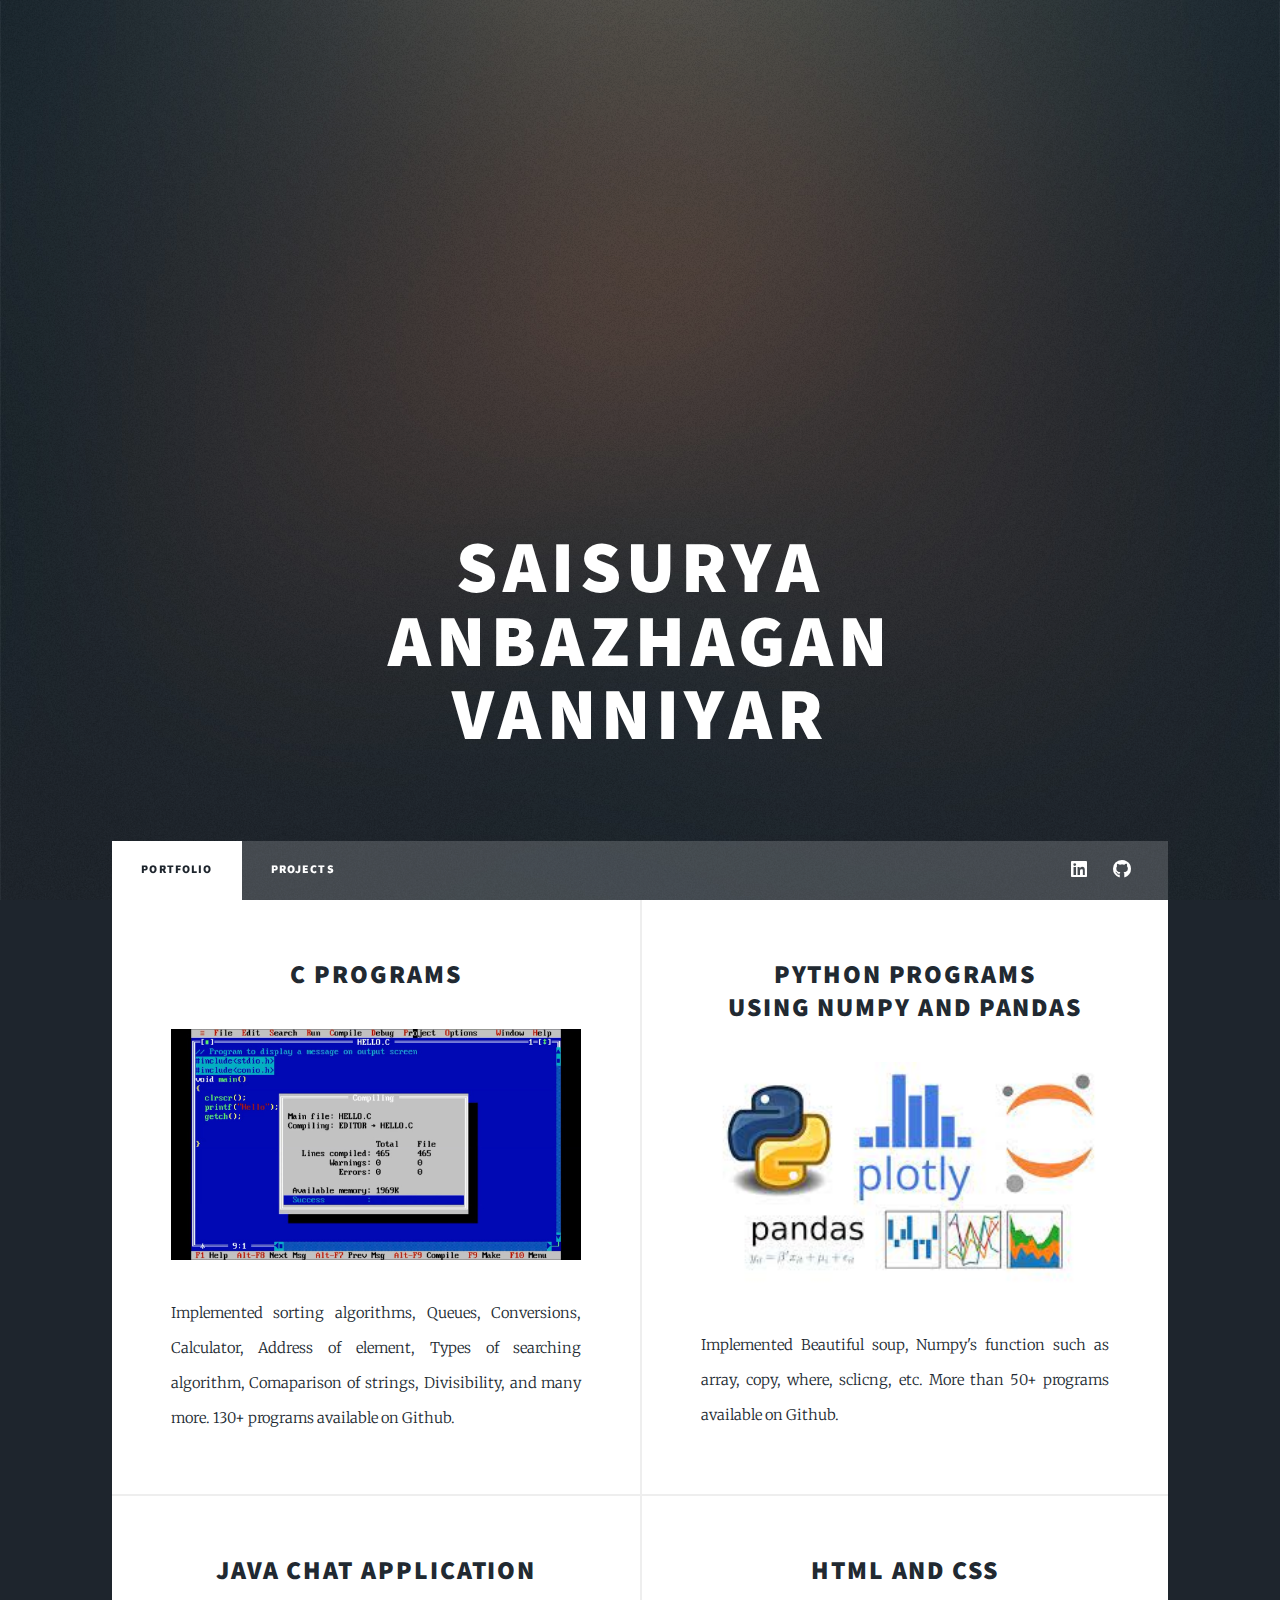
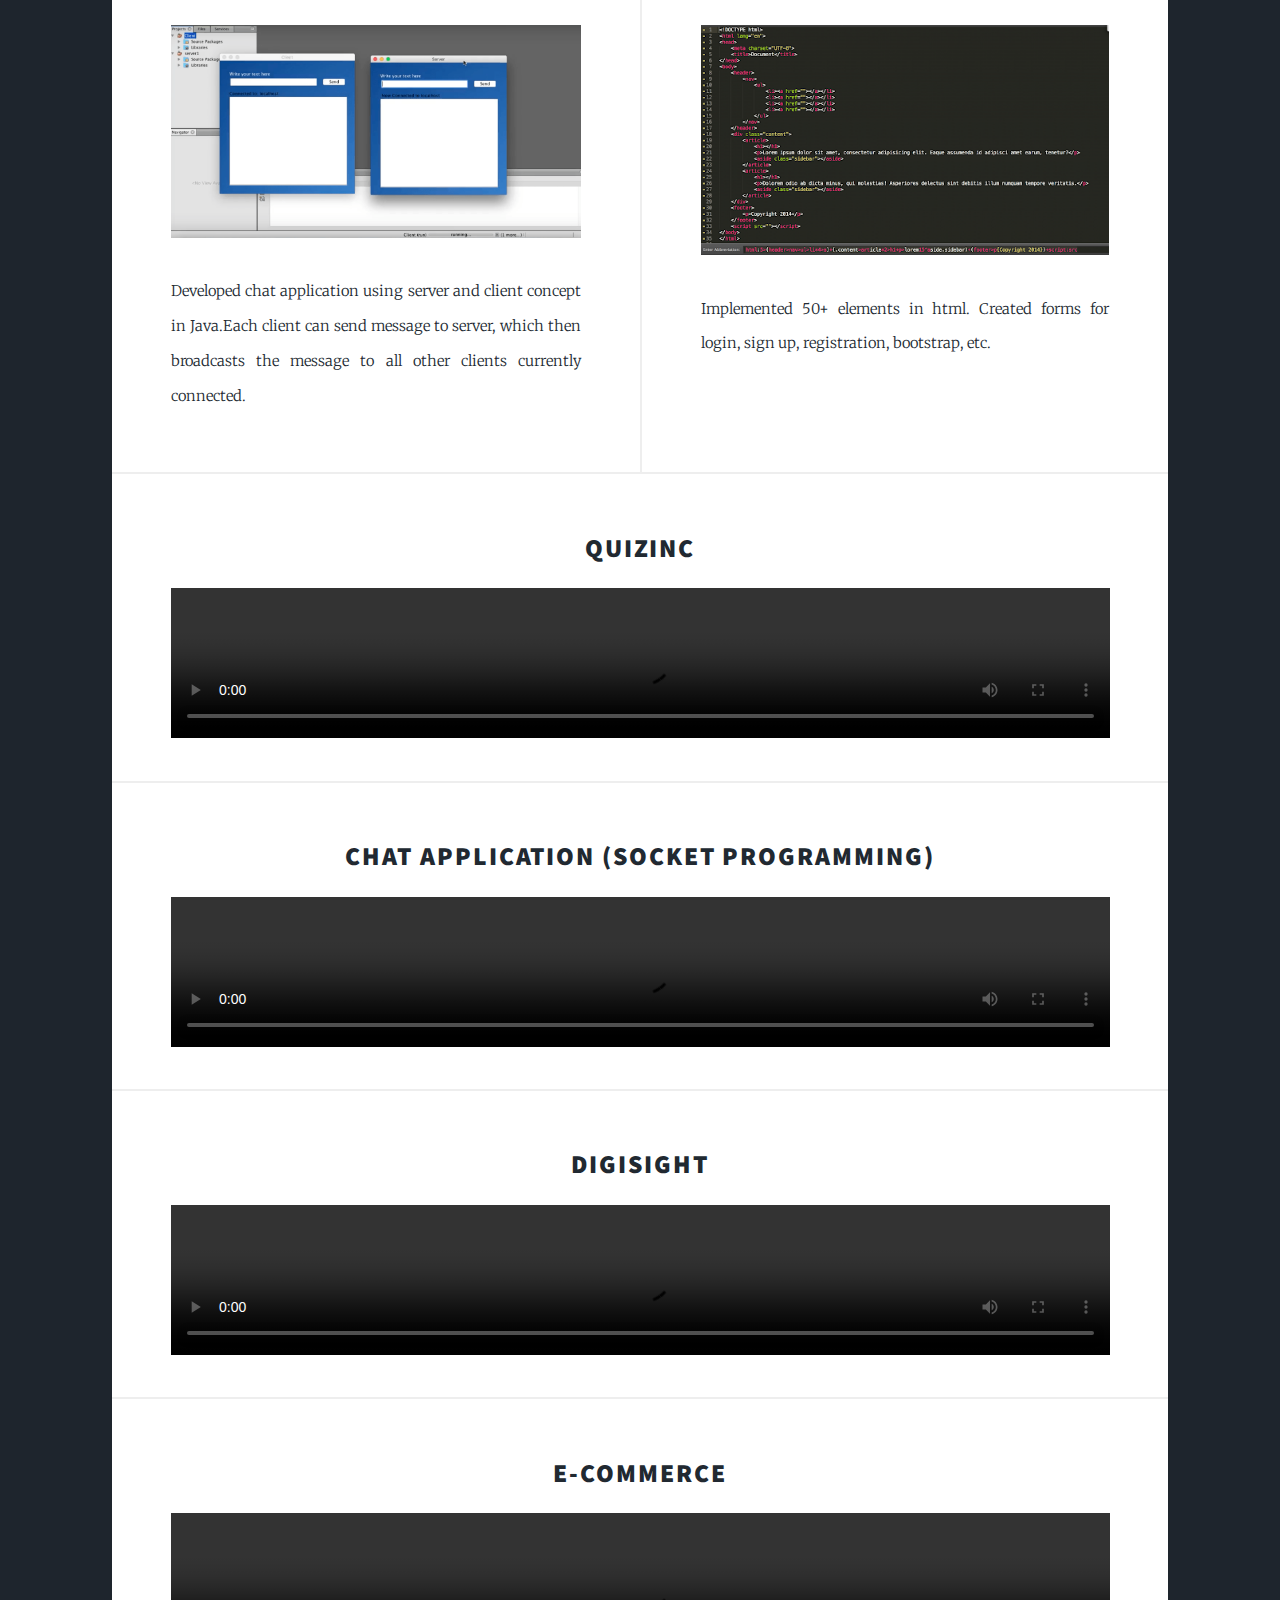
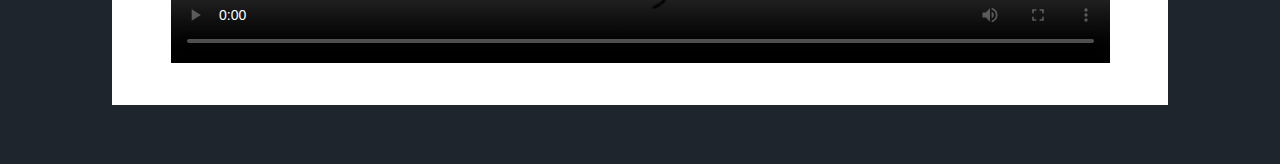
==== commit a035f809: "Update index.html" ====
--- a/index.html
+++ b/index.html
@@ -90,7 +90,7 @@
 							</h2>
 						</header>
 							<video width="100%" height="50%" controls>
-							  <source src="images/quizinc.mp4" type="video/mp4">							  
+							  <source src="https://www.youtube.com/watch?v=8KIyaWwEdb4" type="video/mp4">							  
 							</video>
 						</a>
 					</div>
@@ -157,4 +157,4 @@
 		<script src="assets/js/main.js"></script>
 
 </body>
-</html>+</html>
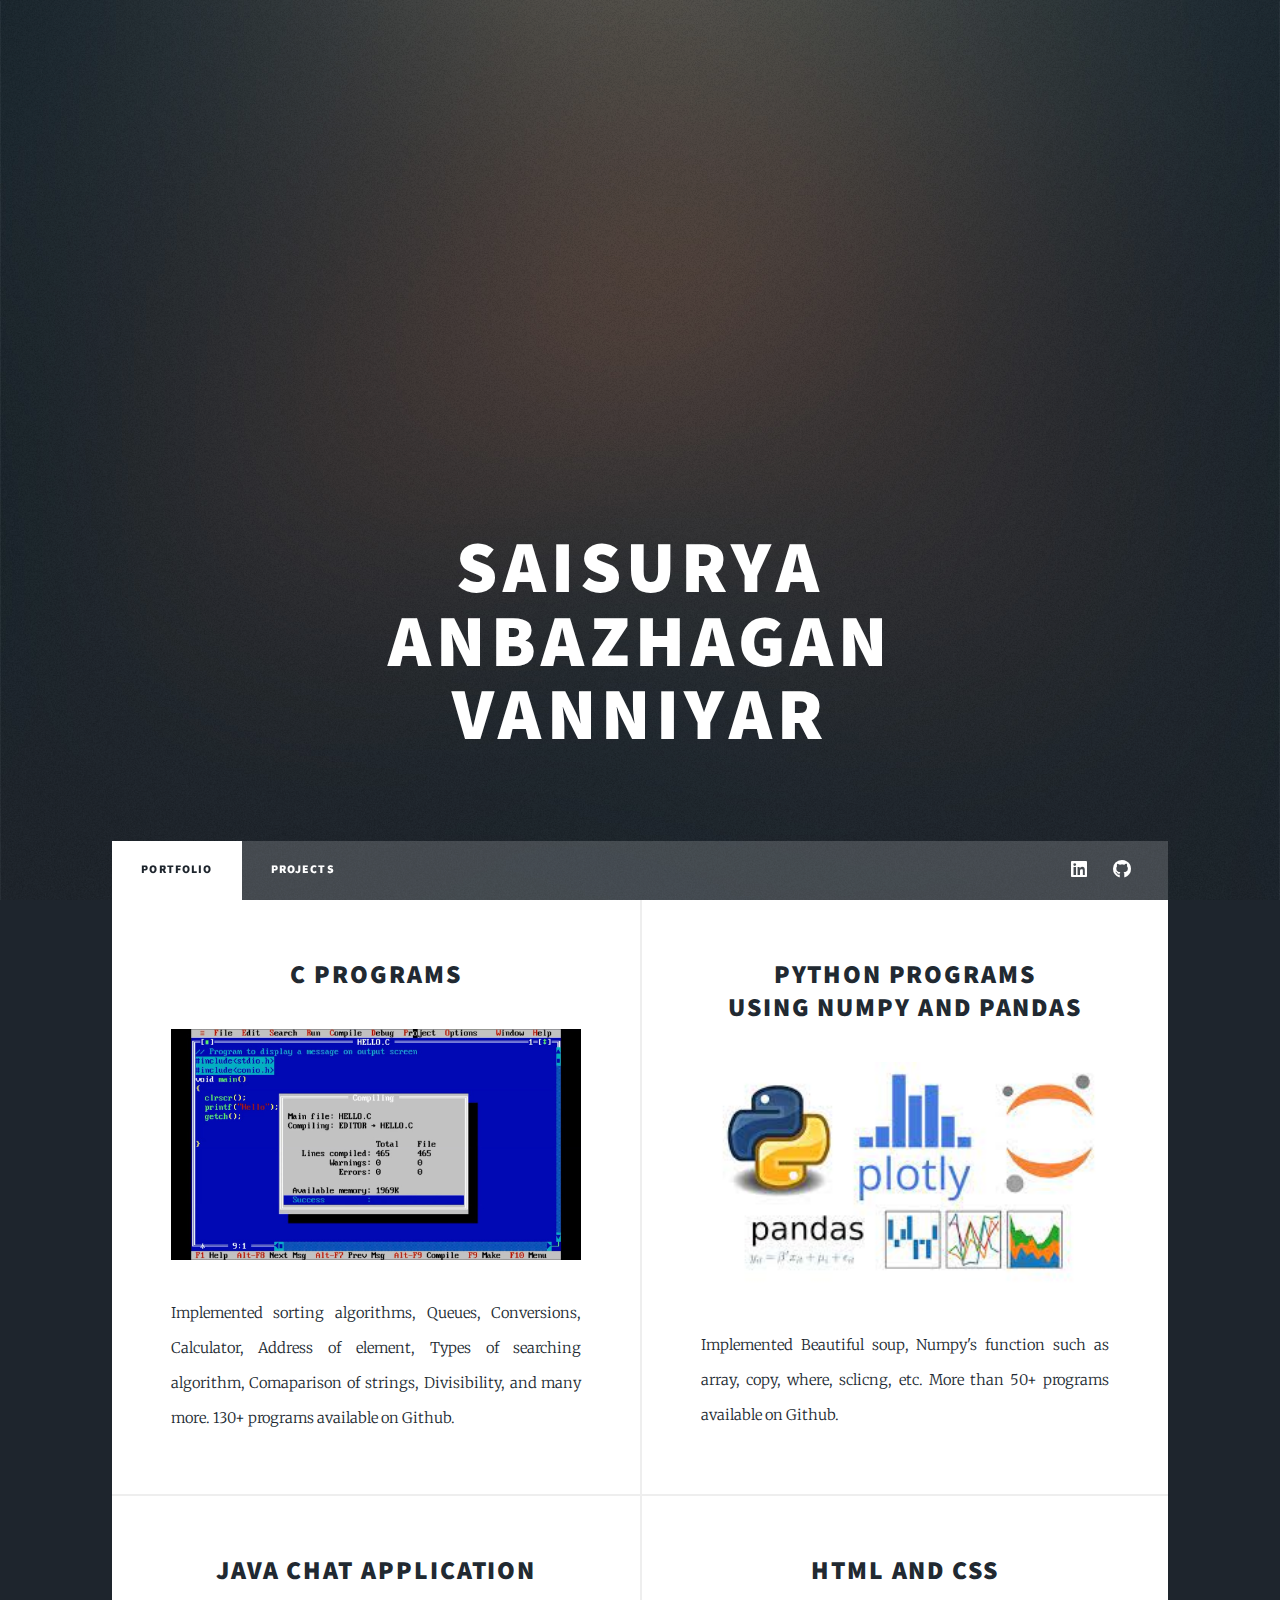
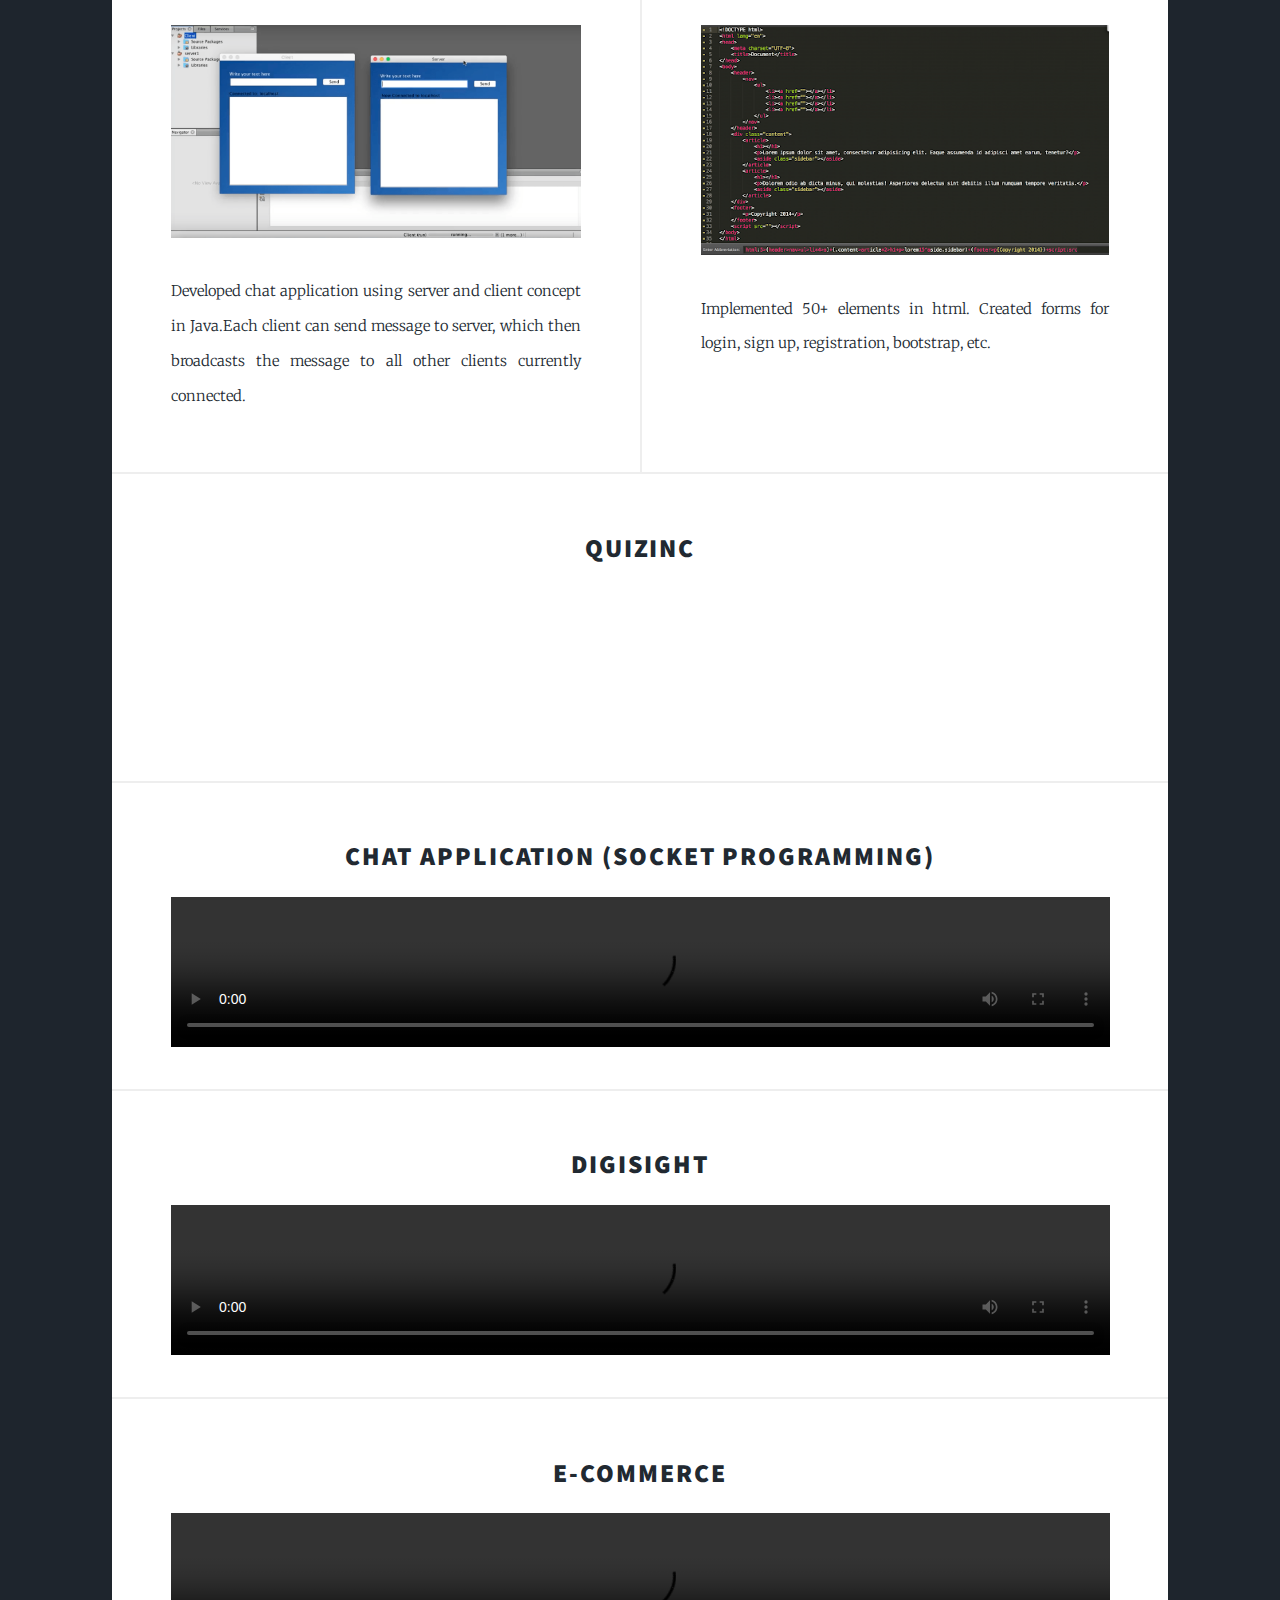
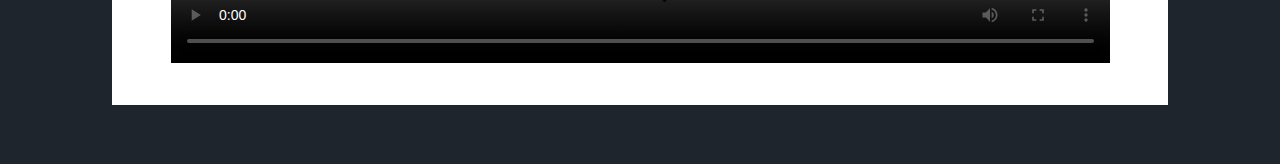
==== commit b1dd9f0d: "Update index.html" ====
--- a/index.html
+++ b/index.html
@@ -89,9 +89,9 @@
 							<h2 style="text-align: center;">QuizInc<br />
 							</h2>
 						</header>
-							<video width="100%" height="50%" controls>
-							  <source src="https://www.youtube.com/watch?v=8KIyaWwEdb4" type="video/mp4">							  
-							</video>
+							<iframe height="50%" width="100%"
+      								src="https://www.youtube.com/watch?v=8KIyaWwEdb4">
+   							</iframe>
 						</a>
 					</div>
 
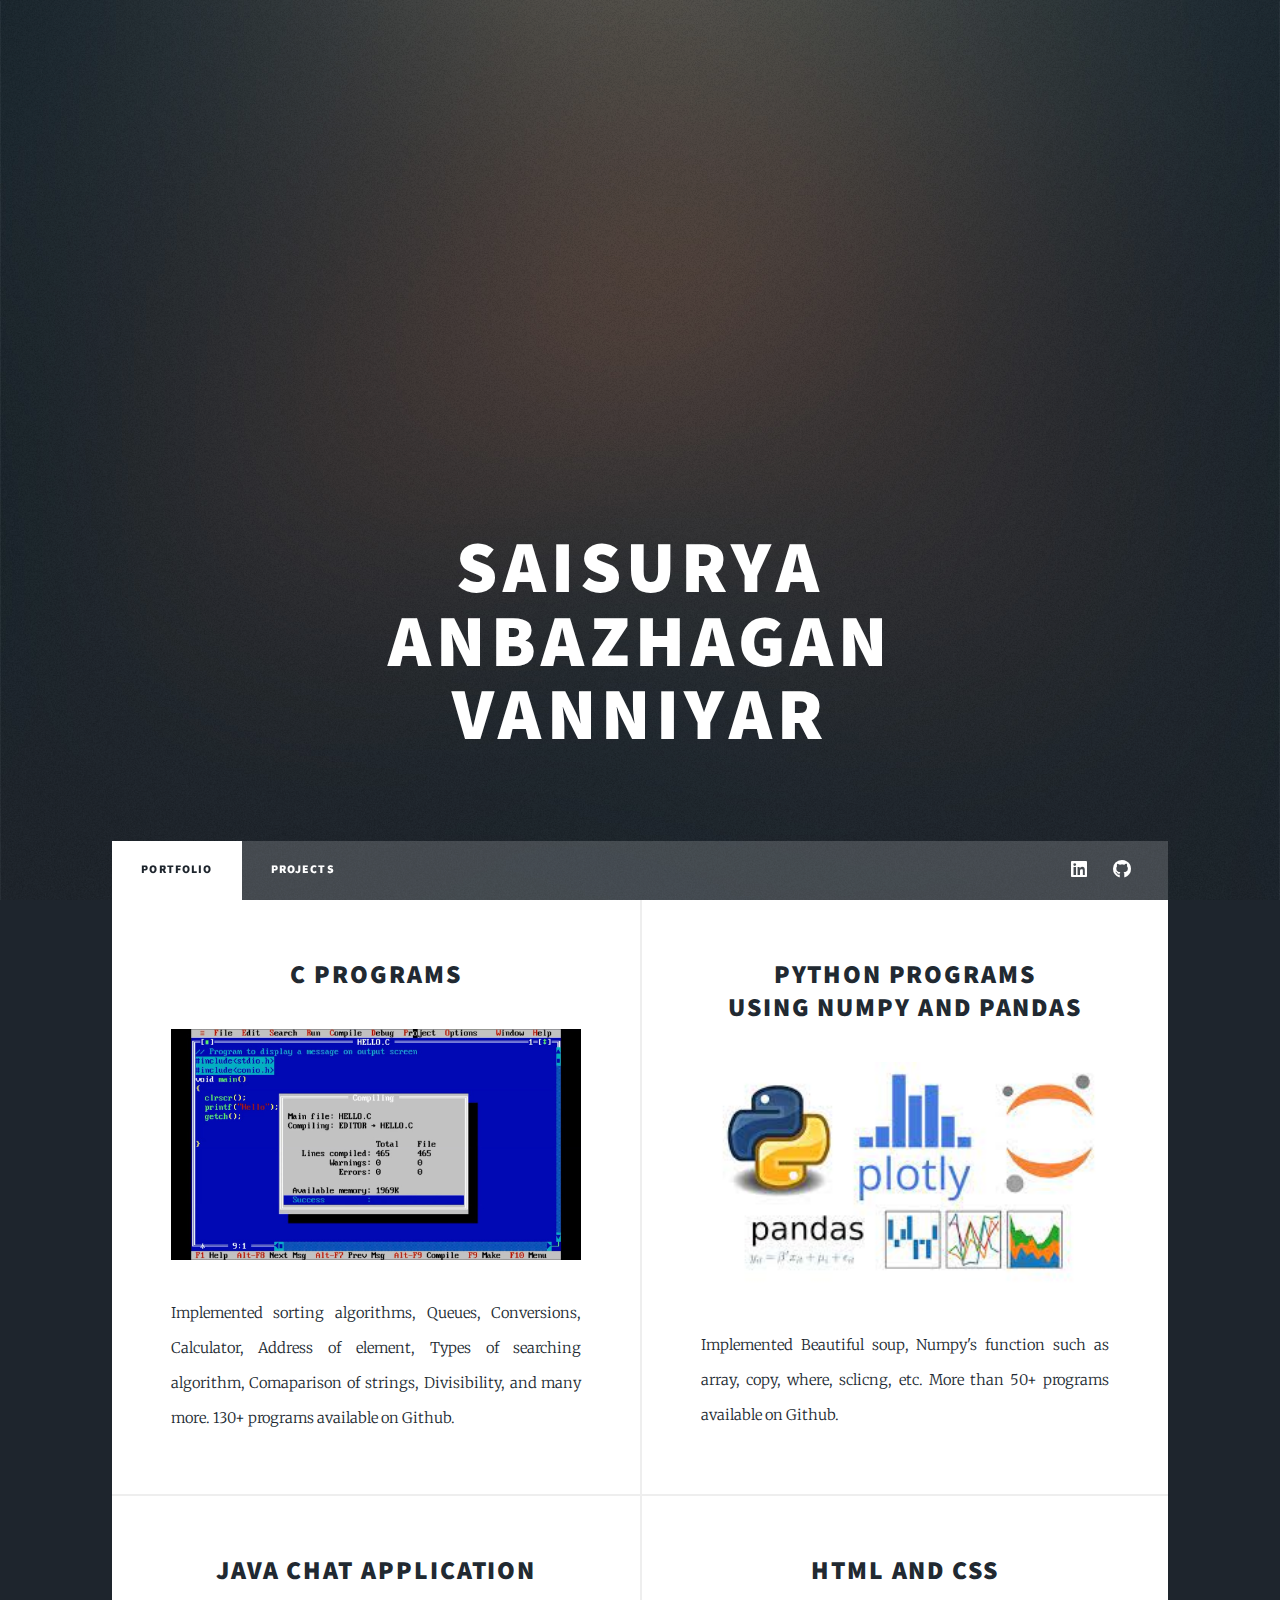
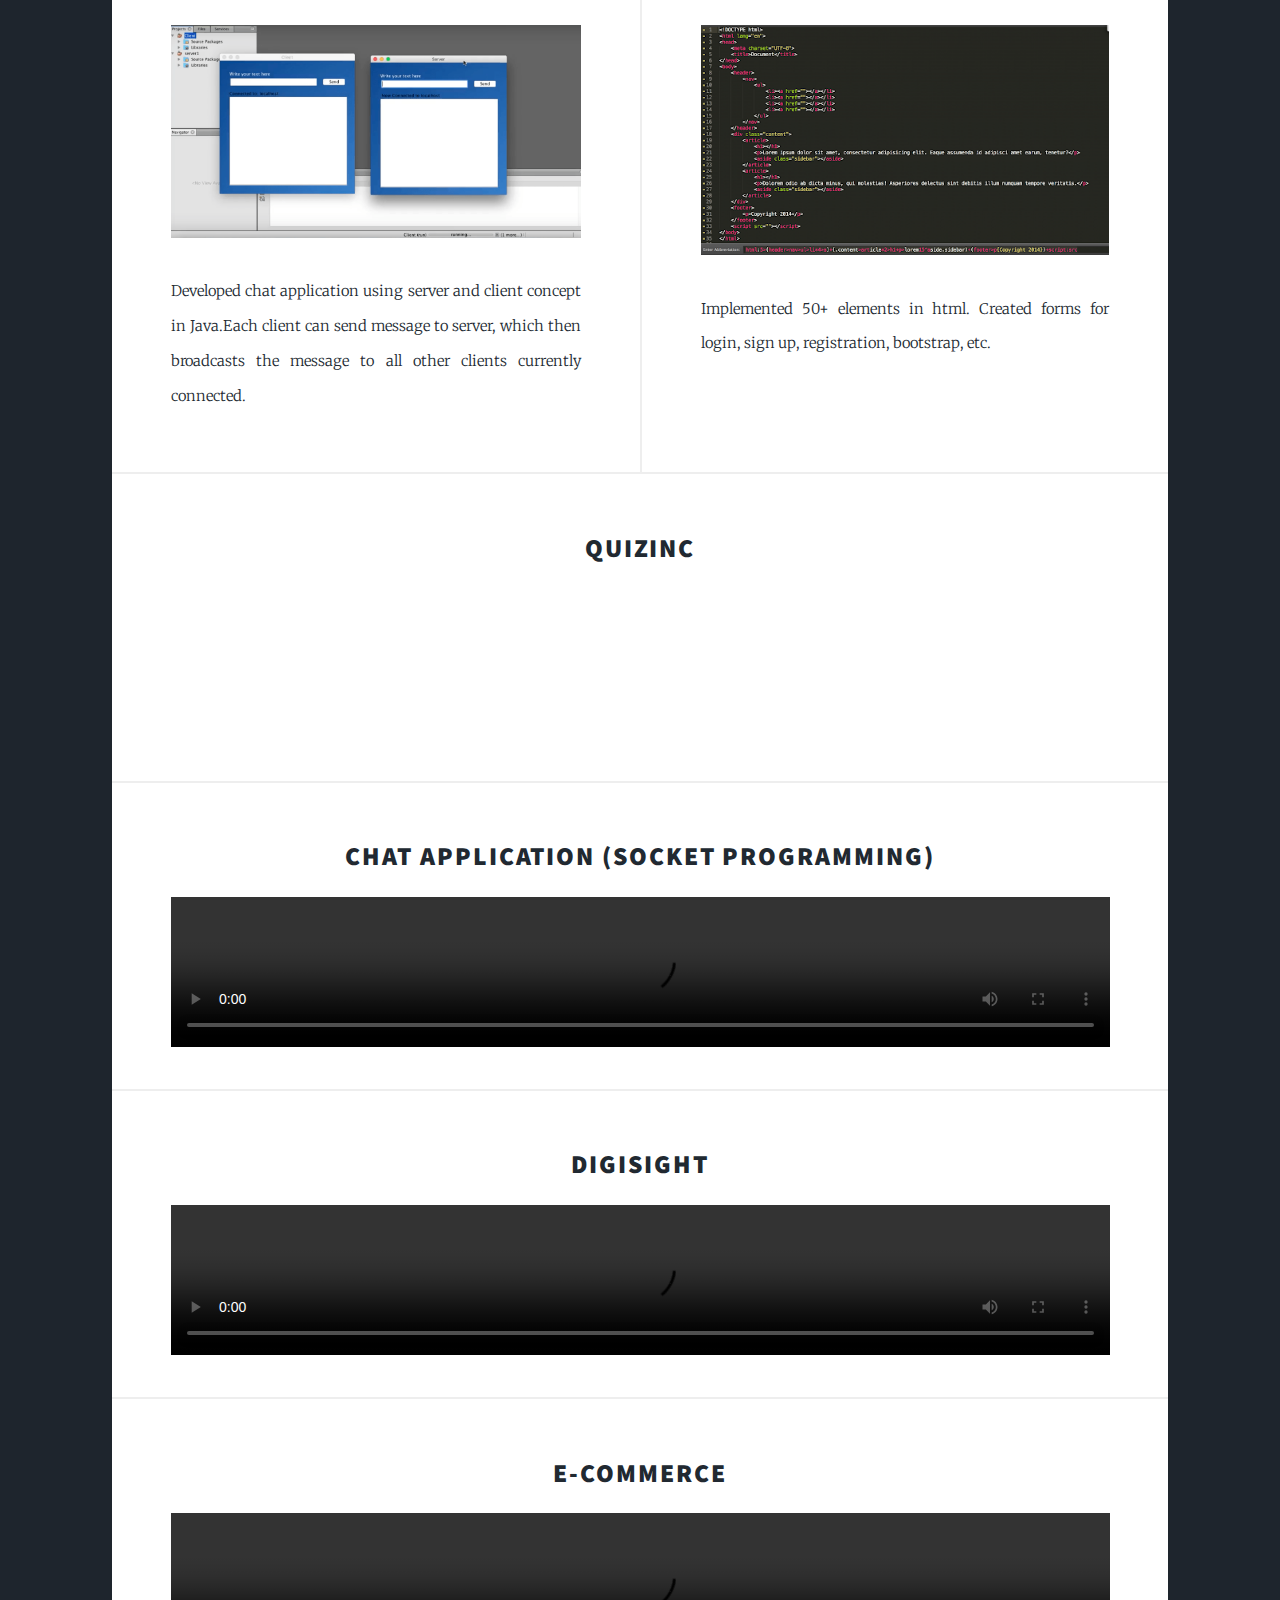
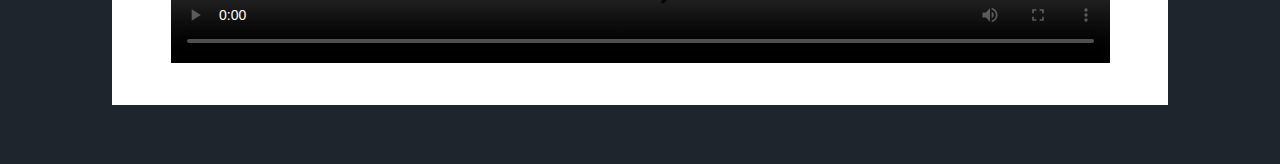
==== commit ee7d4b1c: "Update index.html" ====
--- a/index.html
+++ b/index.html
@@ -90,7 +90,7 @@
 							</h2>
 						</header>
 							<iframe height="50%" width="100%"
-      								src="https://www.youtube.com/watch?v=8KIyaWwEdb4">
+      								src="https://www.youtube.com/embed/8KIyaWwEdb4">
    							</iframe>
 						</a>
 					</div>
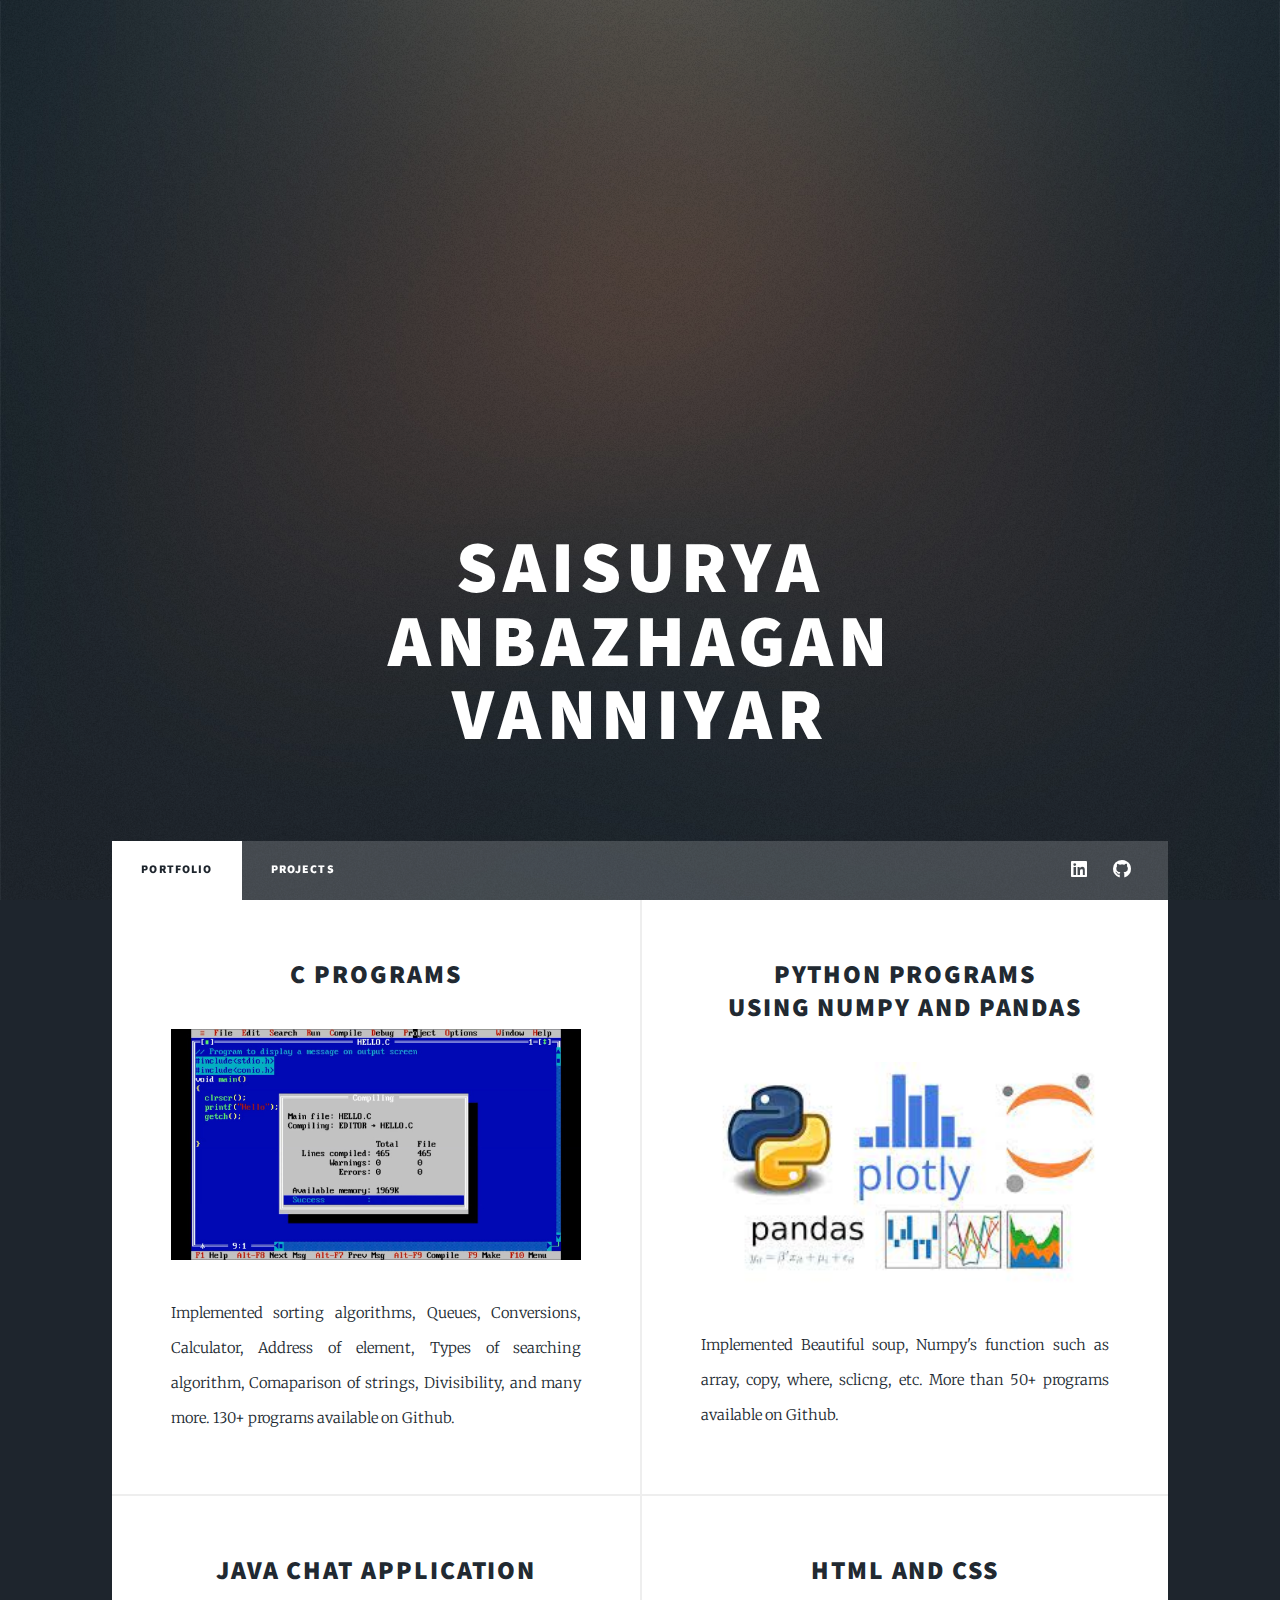
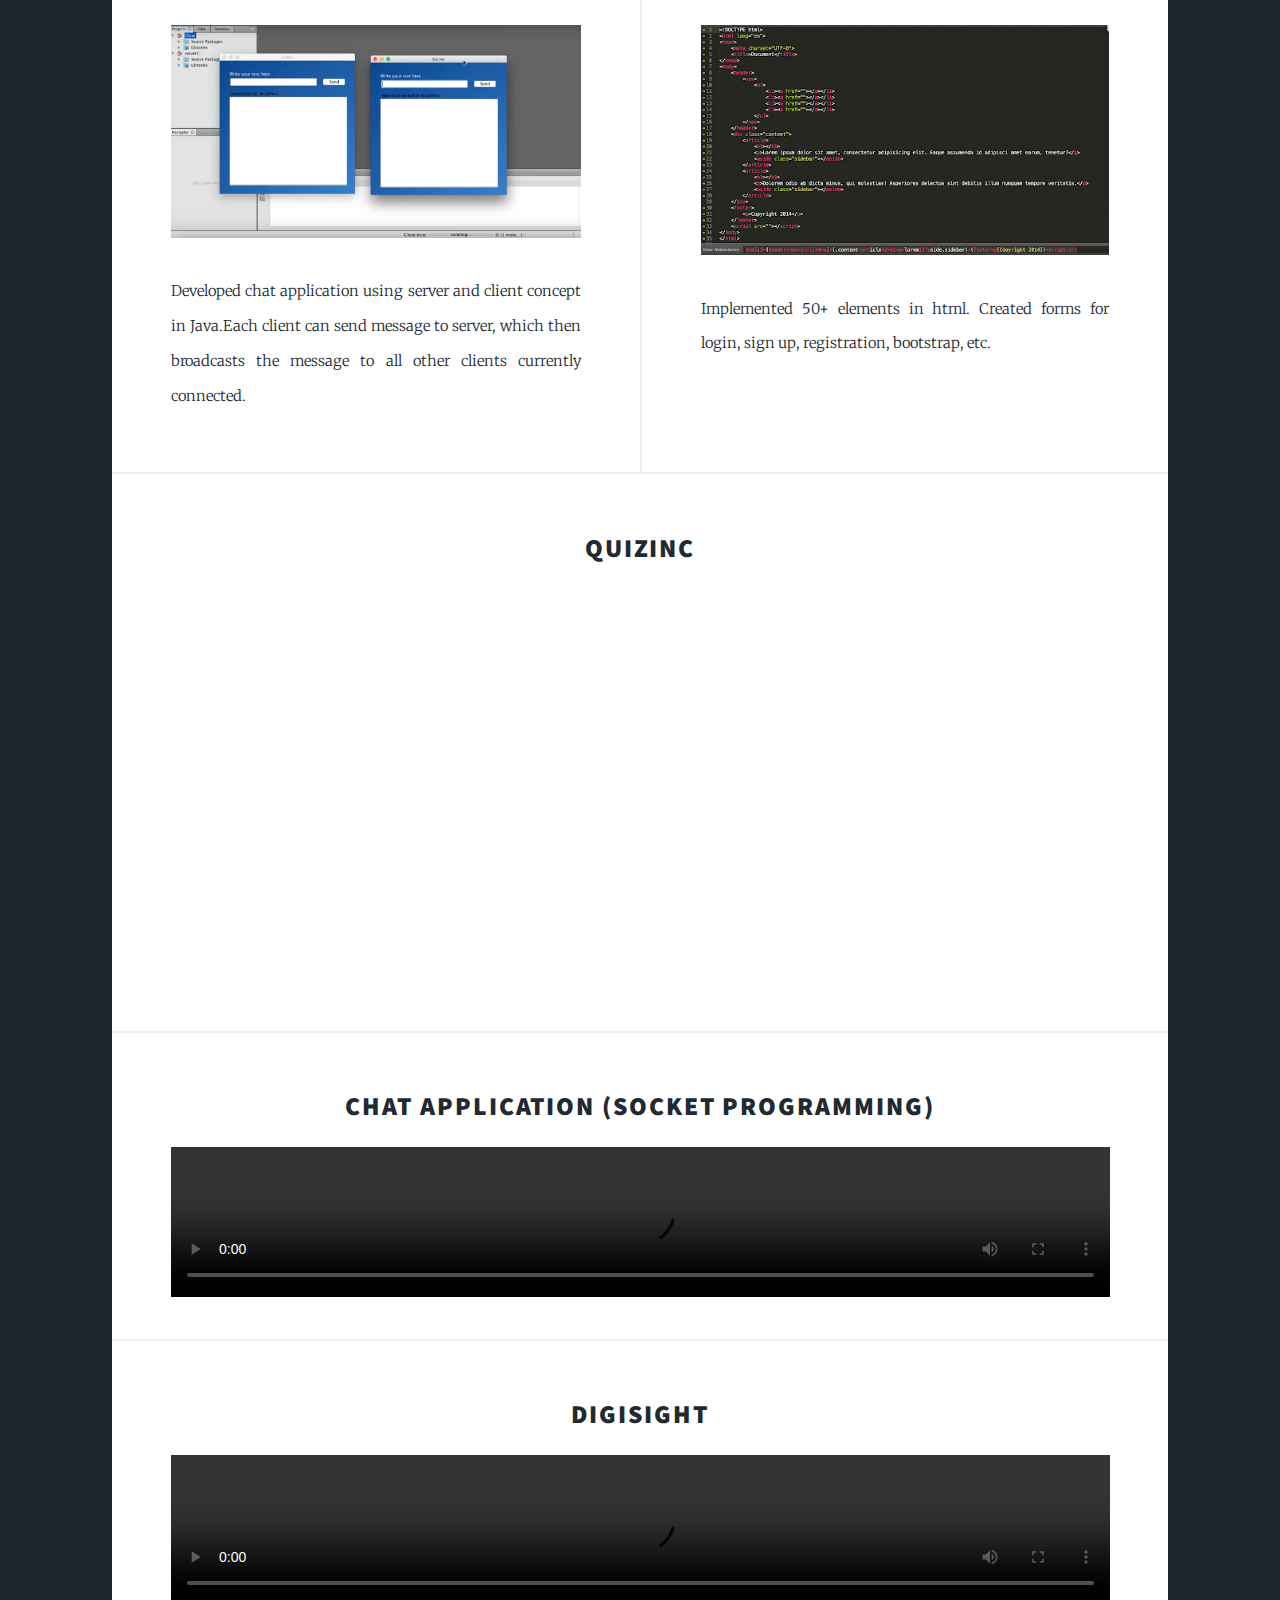
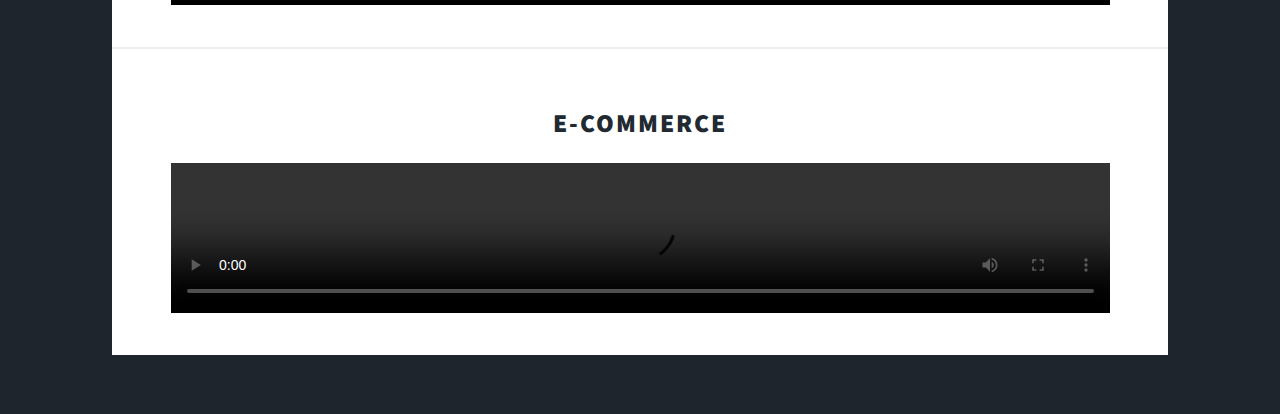
==== commit 8e46ddb4: "Update index.html" ====
--- a/index.html
+++ b/index.html
@@ -89,7 +89,7 @@
 							<h2 style="text-align: center;">QuizInc<br />
 							</h2>
 						</header>
-							<iframe height="50%" width="100%"
+							<iframe height="400px" width="100%"
       								src="https://www.youtube.com/embed/8KIyaWwEdb4">
    							</iframe>
 						</a>
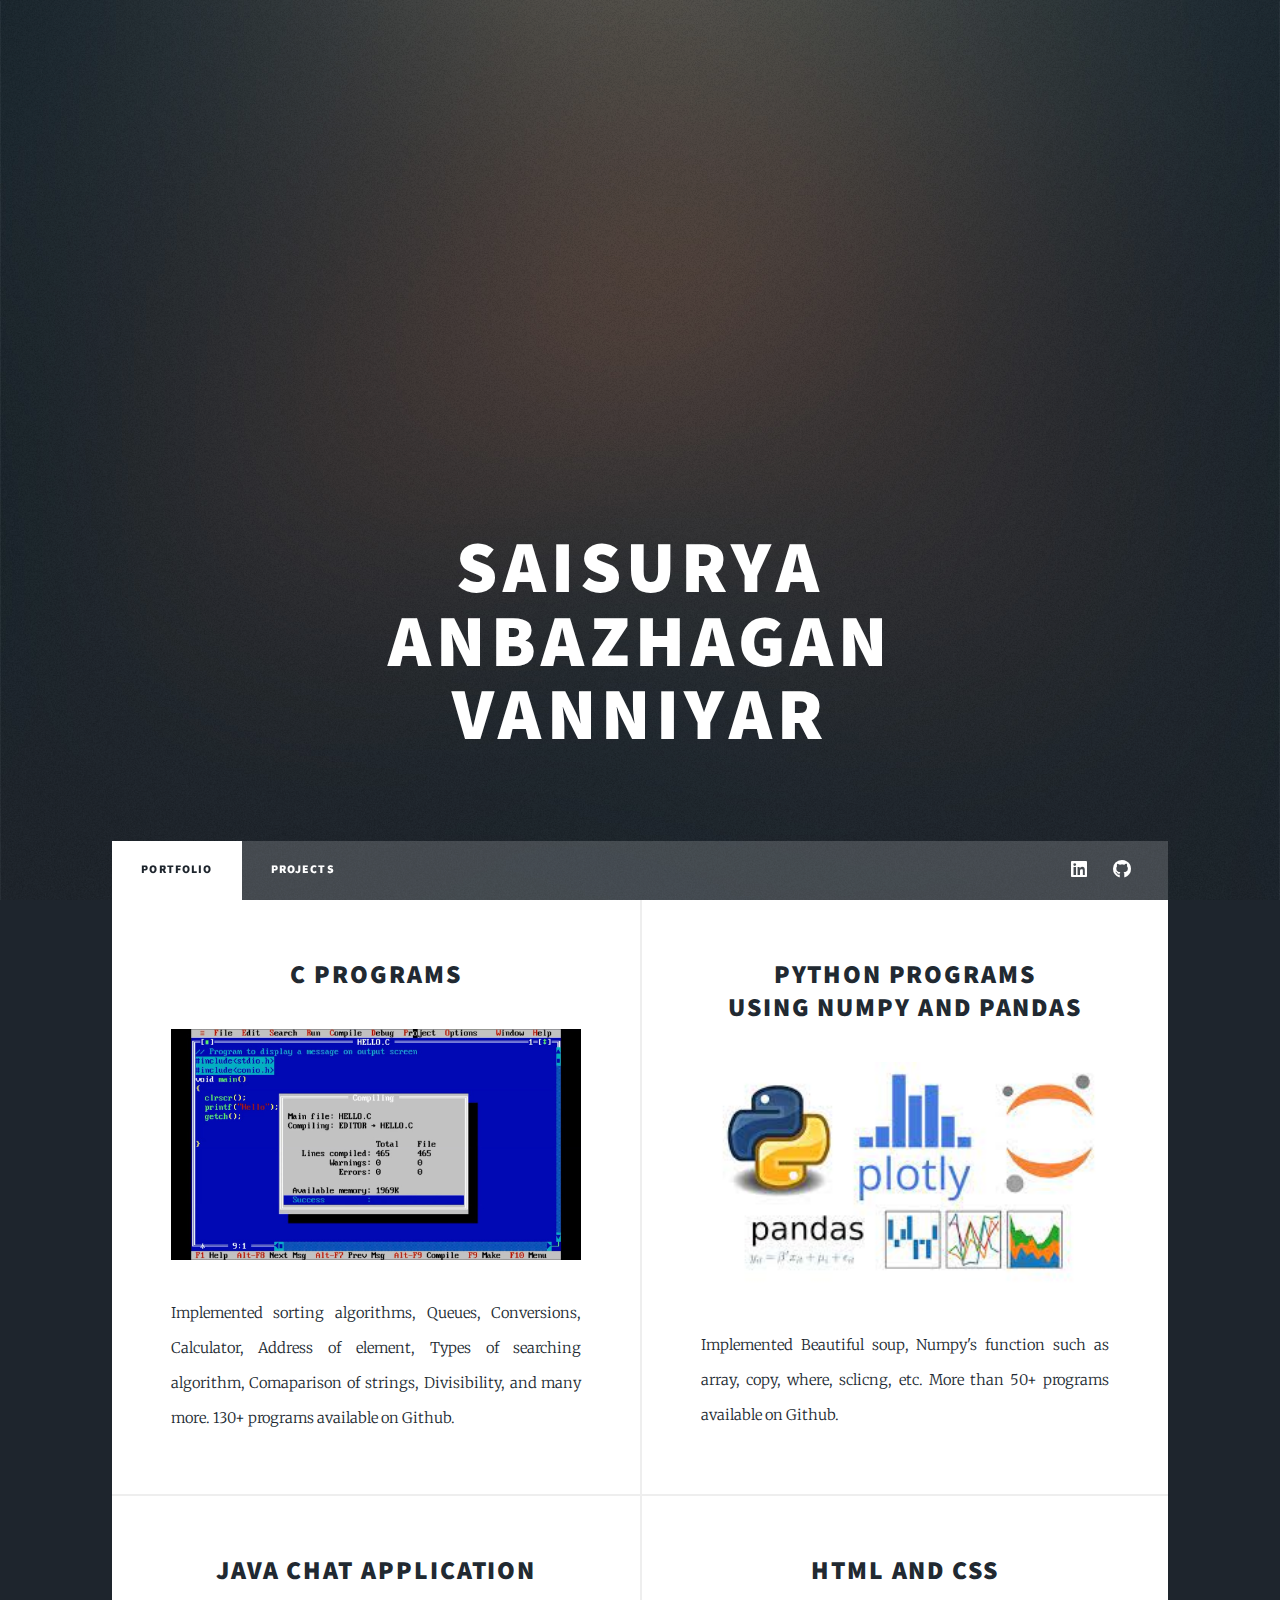
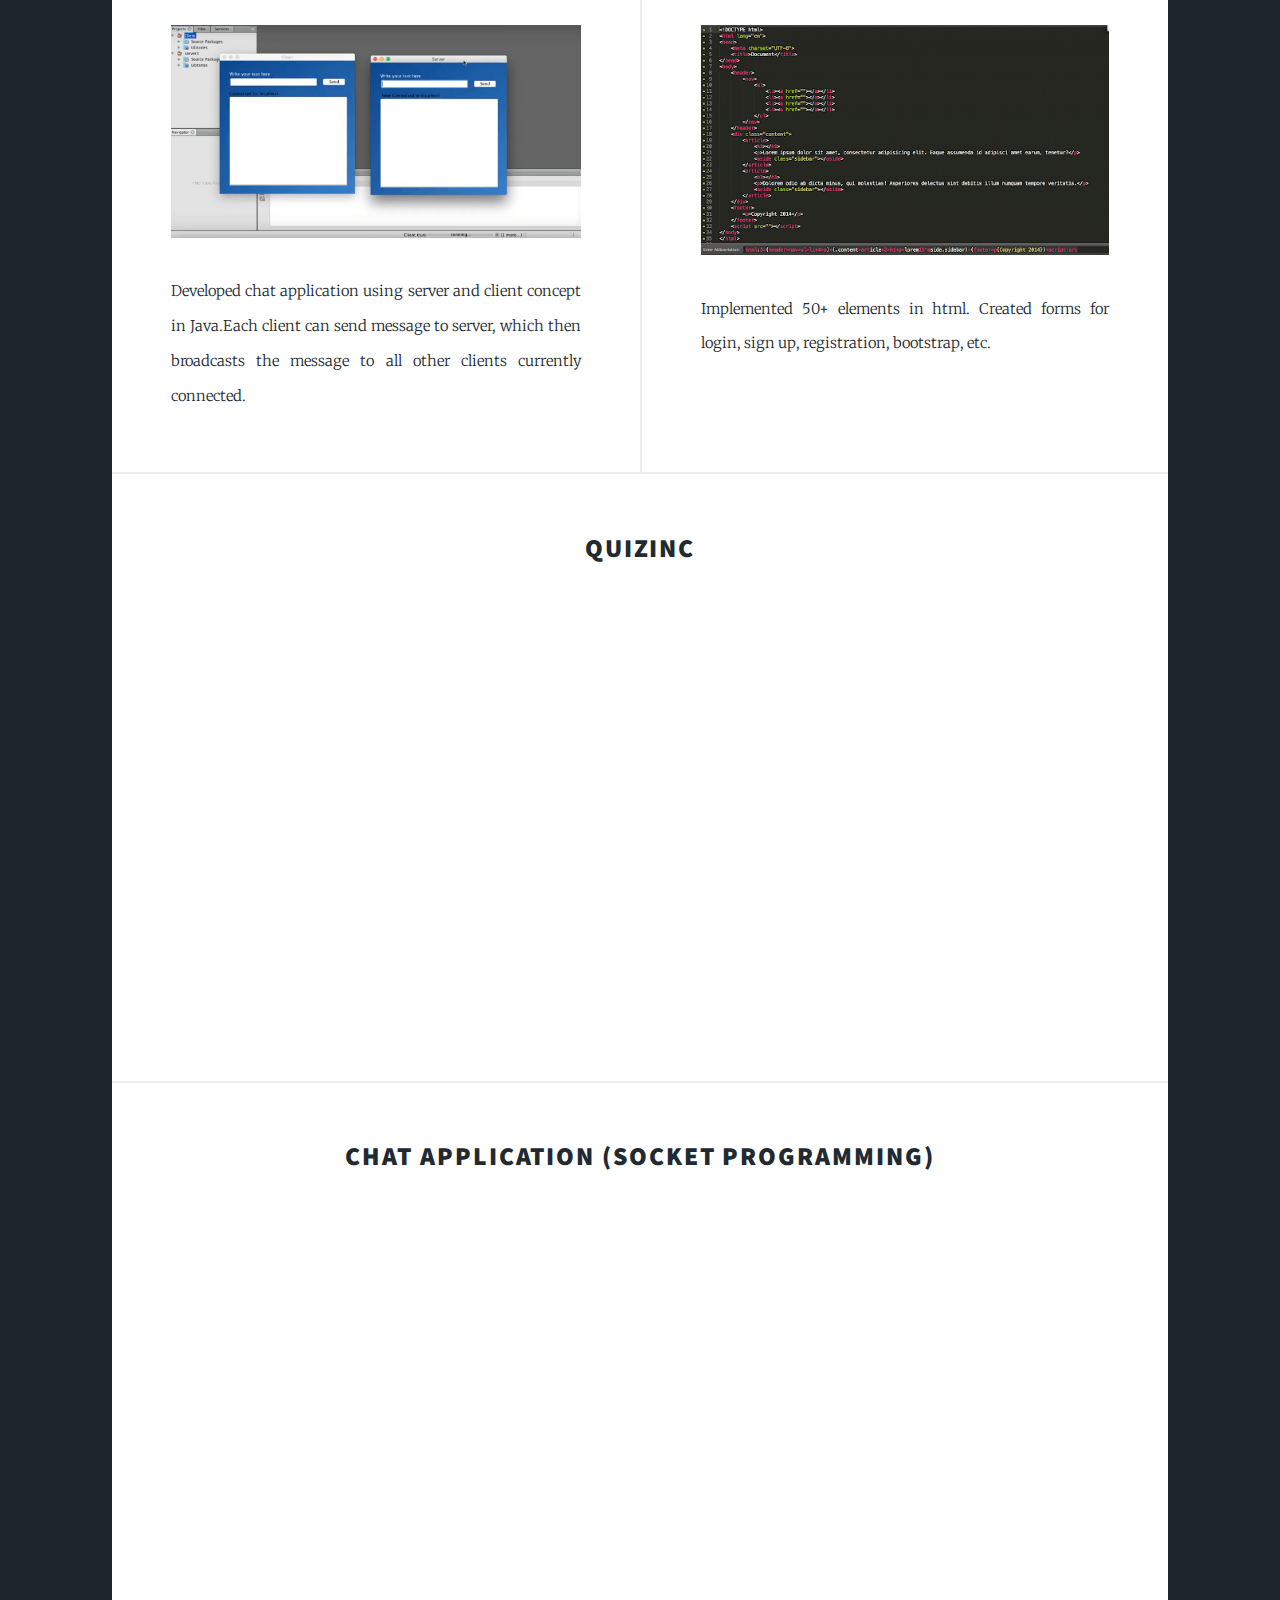
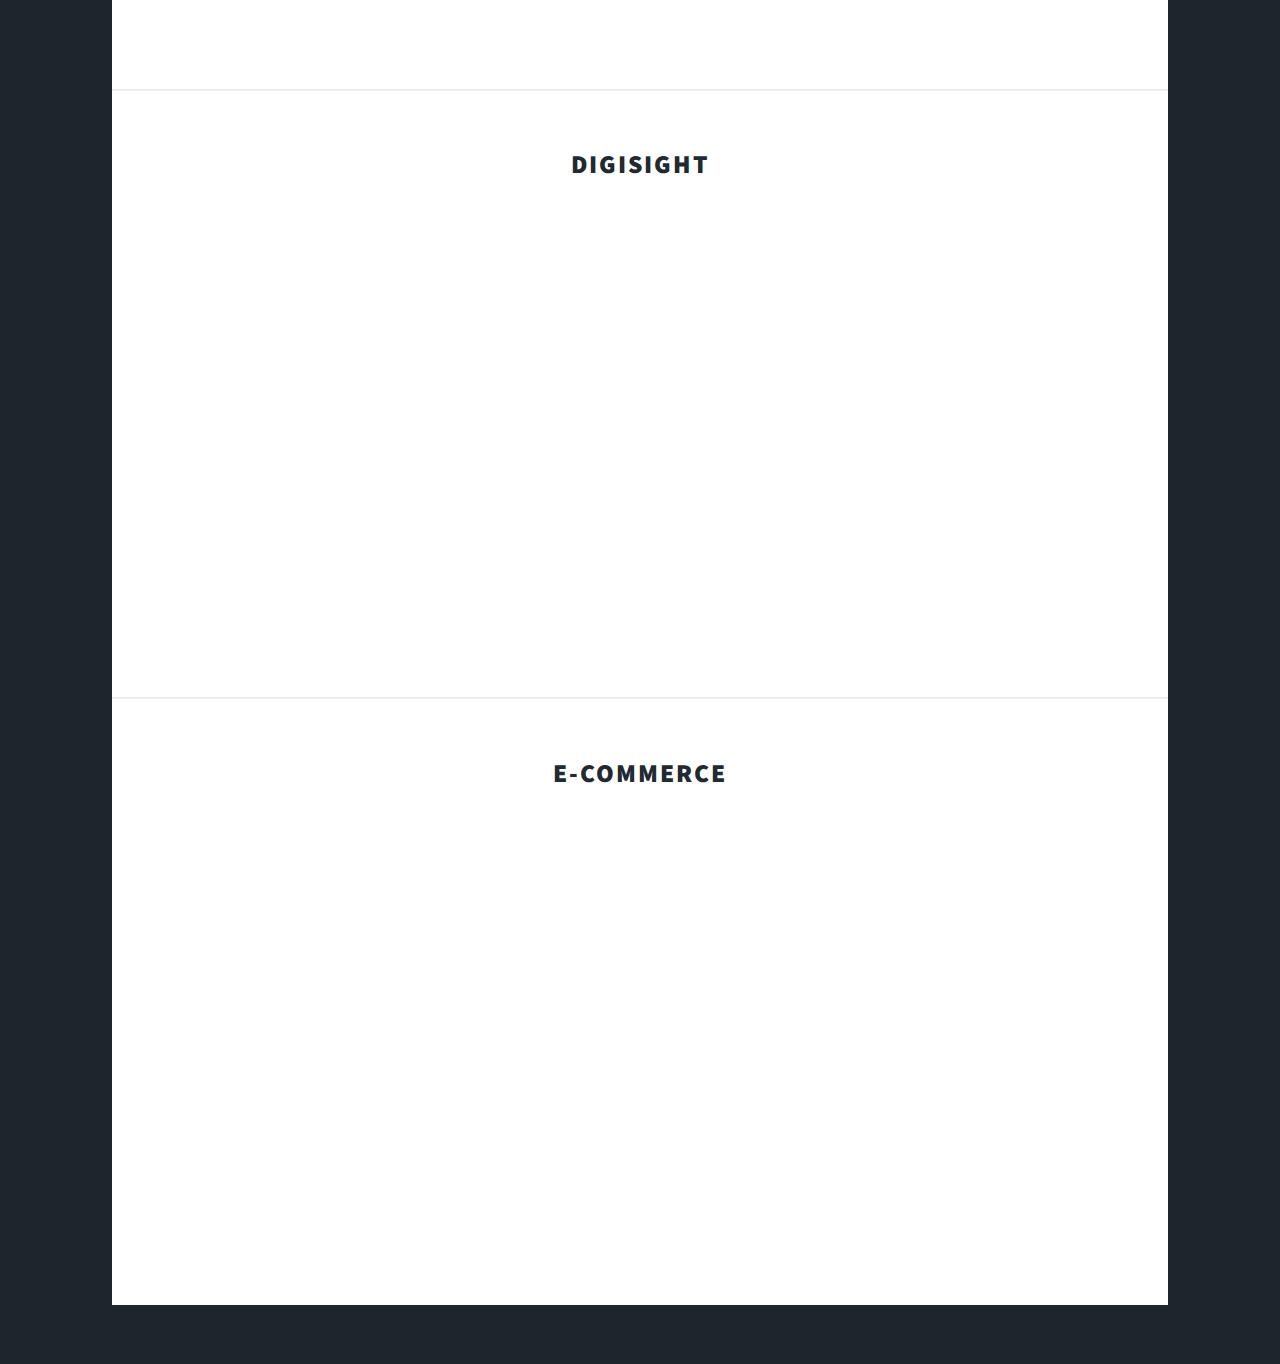
==== commit 58296c63: "Update index.html" ====
--- a/index.html
+++ b/index.html
@@ -89,7 +89,7 @@
 							<h2 style="text-align: center;">QuizInc<br />
 							</h2>
 						</header>
-							<iframe height="400px" width="100%"
+							<iframe height="450px" width="100%"
       								src="https://www.youtube.com/embed/8KIyaWwEdb4">
    							</iframe>
 						</a>
@@ -101,9 +101,9 @@
 							<h2 style="text-align: center;">Chat Application (Socket Programming) <br />
 							</h2>
 						</header>
-							<video width="100%" height="50%" controls>
-							  <source src="images/socketProgramming.mp4" type="video/mp4">							  
-							</video>
+							<iframe height="450px" width="100%"
+      								src="https://www.youtube.com/embed/vzugLABoV2w">
+   							</iframe>
 						</a>
 															
 					</article></div>
@@ -113,9 +113,9 @@
 							<h2 style="text-align: center;">Digisight<br />
 							</h2>
 						</header>
-							<video width="100%" height="50%" controls>
-							  <source src="images/DigiSight/DigiSight.mp4" type="video/mp4">							  
-							</video>
+							<iframe height="450px" width="100%"
+      								src="https://www.youtube.com/embed/wS0mJTHhjEE">
+   							</iframe>
 						</a>
 															
 					</article></div>
@@ -125,9 +125,9 @@
 							<h2 style="text-align: center;">E-Commerce<br />
 							</h2>
 						</header>
-							<video  width="100%" height="50%" controls>
-							  <source src="images/ecommerce/ecommerce.mp4" type="video/mp4">							  
-							</video>
+							<iframe height="450px" width="100%"
+      								src="https://www.youtube.com/embed/viKkm1maqVg">
+   							</iframe>
 						</a>
 															
 					</article></div>
